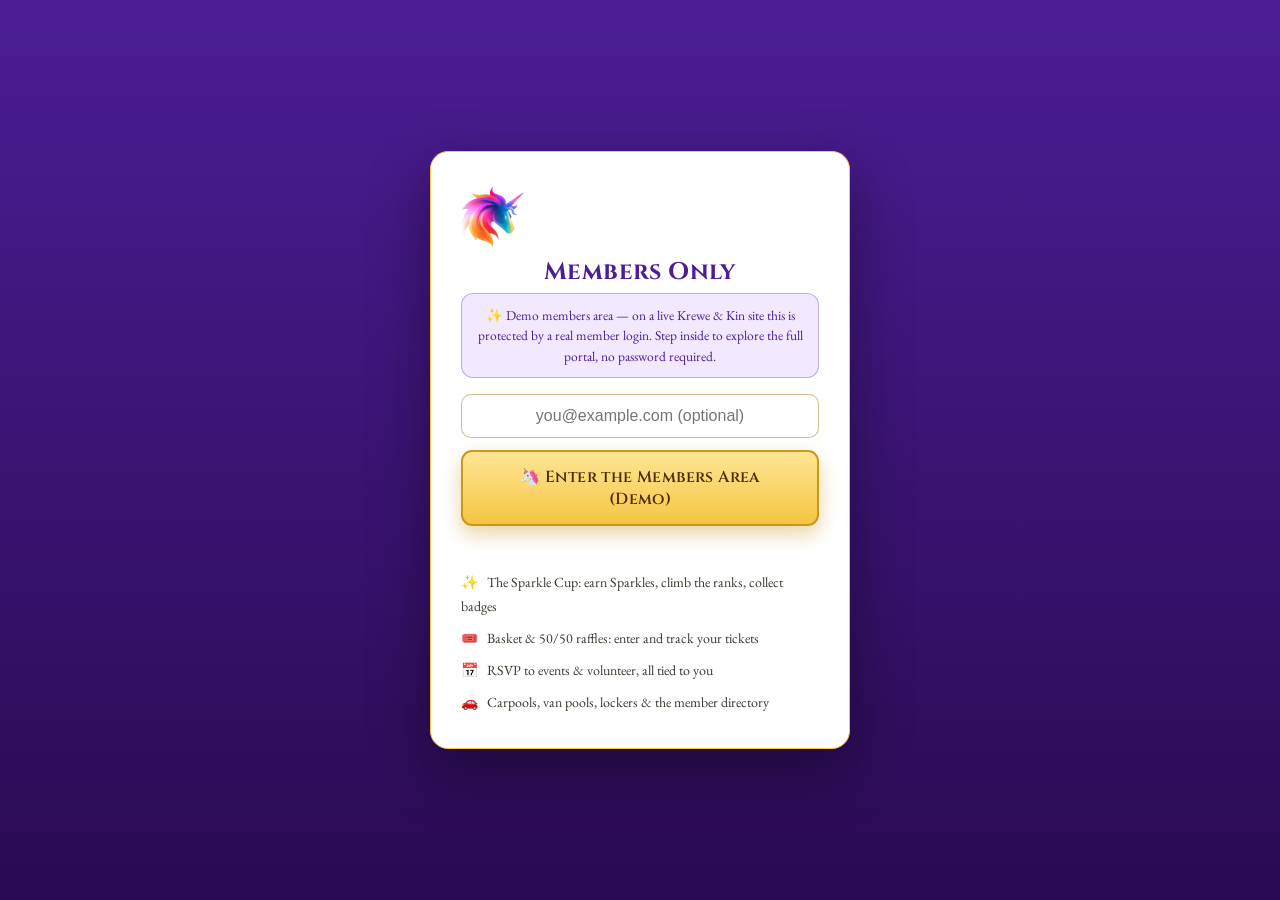
==== members.html @ e2c28b34 "Krewe of Unicorns — Krewe & Kin demo website Standalone copy of the unicorn-themed demo: public page" ====
<!DOCTYPE html>
<html lang="en">
<head>
<meta charset="UTF-8" />
<meta name="viewport" content="width=device-width, initial-scale=1.0" />
<link rel="icon" type="image/png" href="assets/img/logo-unicorn.png" />
<title>Krewe of Unicorns · Members Only</title>
<meta name="description" content="Members-only coordination tools for the Krewe of Unicorns: locker rentals, carpools, van pools, and the member directory. (Demo)" />
<meta name="robots" content="noindex" />
<link rel="preconnect" href="https://fonts.googleapis.com">
<link rel="preconnect" href="https://fonts.gstatic.com" crossorigin>
<link href="https://fonts.googleapis.com/css2?family=Cinzel:wght@500;600;700&family=Cormorant+Garamond:ital,wght@0,500;0,600;1,500;1,600&family=EB+Garamond:ital@0;1&display=swap" rel="stylesheet">
<link rel="stylesheet" href="assets/krewe.css" />
<style>
  .gate{ position:fixed; inset:0; z-index:9999; display:flex; align-items:center; justify-content:center;
    background:linear-gradient(180deg,var(--green-800),var(--green-900)); padding:24px; }
  .gate-card{ background:#fff; border-radius:18px; padding:34px 30px; max-width:420px; width:100%; text-align:center;
    box-shadow:0 20px 60px rgba(0,0,0,.4); border:1px solid var(--gold); }
  .gate-card img{ width:64px; height:auto; margin-bottom:10px; }
  .gate-card h1{ font-family:var(--display); color:var(--green-800); font-size:24px; margin:0 0 6px; }
  .gate-card p{ color:var(--muted); font-size:15px; margin:0 0 18px; }
  .gate-card input{ width:100%; padding:12px 14px; border:1px solid rgba(168,128,28,.5); border-radius:10px; font-size:16px; text-align:center; }
  .gate-card .err{ color:#a12; font-size:14px; min-height:18px; margin-top:8px; }
  .demo-note{ background:#f3e9ff; border:1px solid rgba(76,29,149,.3); color:#4c1d95; border-radius:12px; padding:11px 14px; font-size:13.5px; line-height:1.5; margin:0 0 16px; }
  .demo-banner{ background:linear-gradient(90deg,#f3e9ff,#fff6e9); border:1px solid rgba(76,29,149,.28); color:#4c1d95;
    border-radius:14px; padding:12px 16px; font-size:14.5px; line-height:1.5; margin:0 0 18px; text-align:center; }
  .member-grid{ display:grid; gap:26px; }
  .app-card{ background:#fff; border:1px solid rgba(168,128,28,.28); border-radius:18px; box-shadow:var(--shadow-sm); overflow:hidden; }
  .app-card > .app-head{ background:linear-gradient(180deg,var(--green-700),var(--green-800)); color:#fff; padding:18px 22px; display:flex; align-items:center; gap:12px; }
  .app-head .ic{ font-size:26px; } .app-head h2{ margin:0; font-family:var(--display); font-size:21px; }
  .app-head small{ display:block; font-family:var(--fancy); font-style:italic; color:var(--gold-light); font-size:14px; }
  .app-body{ padding:20px 22px; }
  .krewe-form .row{ display:grid; grid-template-columns:1fr 1fr; gap:12px; }
  .data-list{ list-style:none; padding:0; margin:14px 0 0; display:grid; gap:10px; }
  .data-row{ border:1px solid rgba(168,128,28,.25); border-radius:12px; padding:12px 14px; background:#fbf7ec; font-size:15px; }
  .data-row b{ color:var(--green-800); }
  .badge{ display:inline-block; font-size:12px; font-weight:700; padding:2px 9px; border-radius:999px; text-transform:uppercase; letter-spacing:.5px; }
  .badge.requested{ background:#f0e2bd; color:#7a5b00; }
  .badge.assigned{ background:#e9d8fd; color:#5b21b6; }
  .badge.paid{ background:#ddd6fe; color:#4c1d95; }
  .badge.available{ background:#e6e6e6; color:#444; }
  .seg{ display:inline-flex; border:1px solid var(--green-700); border-radius:10px; overflow:hidden; margin-bottom:8px; }
  .seg button{ border:0; background:#fff; color:var(--green-800); padding:8px 16px; font-family:var(--display); cursor:pointer; }
  .seg button.on{ background:var(--green-700); color:#fff; }
  .van-card{ border:1px solid rgba(168,128,28,.3); border-radius:14px; padding:16px; margin-top:12px; background:#fbf7ec; }
  .van-card .seats{ font-family:var(--display); color:var(--green-800); font-weight:700; }
  .mini-form{ display:grid; grid-template-columns:1fr 1fr auto; gap:8px; margin-top:10px; }
  .mini-form input{ padding:9px 11px; border:1px solid rgba(168,128,28,.5); border-radius:9px; font-size:14px; }
  .mini-form button{ white-space:nowrap; }
  .dir-grid{ display:grid; grid-template-columns:repeat(auto-fill,minmax(180px,1fr)); gap:10px; margin-top:14px; }
  .dir-card{ border:1px solid rgba(168,128,28,.25); border-radius:12px; padding:12px 14px; background:#fbf7ec; }
  .dir-card .nm{ font-family:var(--display); color:var(--green-800); font-size:16px; }
  .dir-card .rl{ font-size:13px; color:var(--muted); text-transform:capitalize; }
  .msg{ margin-top:10px; font-size:14px; }
  .msg.success{ color:#4c1d95; } .msg.error{ color:#a12; }
  .empty{ color:var(--muted); font-style:italic; }

  /* ---- Reports Dashboard ---- */
  .dash-card{ cursor:pointer; transition:transform .15s, box-shadow .15s; }
  .dash-card:hover{ transform:translateY(-2px); box-shadow:0 16px 38px rgba(0,0,0,.18); }
  .dash-card .app-head{ background:linear-gradient(180deg,#6d28d9,var(--green-900)); }
  .dash-card .dash-go{ margin-left:auto; font-family:var(--display); color:var(--gold-light); font-size:15px; white-space:nowrap; }
  .dash-body p{ margin:0 0 14px; color:#3a3a2e; }
  .dash-chips{ display:flex; flex-wrap:wrap; gap:8px; }
  .dash-chips span{ background:#f0e8d2; border:1px solid rgba(168,128,28,.3); color:var(--green-800); border-radius:999px; padding:5px 13px; font-size:14px; font-family:var(--display); }
  .dash-chip-link{ background:#f0e8d2; border:1px solid rgba(168,128,28,.3); color:var(--green-800); border-radius:999px; padding:5px 13px; font-size:14px; font-family:var(--display); text-decoration:none; display:inline-block; transition:background .15s,border-color .15s; }
  .dash-chip-link:hover{ background:#e8ddc0; border-color:var(--green-700); color:var(--green-800); }

  .modal-overlay{ position:fixed; inset:0; z-index:10000; background:rgba(24,14,46,.74); display:none; align-items:flex-start; justify-content:center; padding:24px 14px; overflow-y:auto; }
  .modal-overlay.open{ display:flex; }
  .modal-card{ background:#fbf7ec; width:100%; max-width:920px; border-radius:18px; border:1px solid var(--gold); box-shadow:0 30px 80px rgba(0,0,0,.5); overflow:hidden; margin:auto; }
  .modal-head{ background:linear-gradient(180deg,var(--green-700),var(--green-800)); color:#fff; padding:16px 22px; display:flex; align-items:center; gap:12px; position:sticky; top:0; z-index:2; }
  .modal-head h2{ margin:0; font-family:var(--display); font-size:21px; }
  .modal-x{ margin-left:auto; background:rgba(255,255,255,.16); border:0; color:#fff; width:34px; height:34px; border-radius:9px; font-size:16px; cursor:pointer; }
  .modal-x:hover{ background:rgba(255,255,255,.3); }
  .modal-body{ padding:20px 22px 28px; }
  .rpt-cat{ font-family:var(--display); color:var(--green-800); font-size:15px; letter-spacing:.6px; text-transform:uppercase; margin:20px 0 10px; border-bottom:1px solid rgba(168,128,28,.3); padding-bottom:6px; }
  .rpt-cat:first-child{ margin-top:0; }
  .rpt-grid{ display:grid; grid-template-columns:repeat(auto-fill,minmax(220px,1fr)); gap:12px; }
  .rpt-card{ text-align:left; background:#fff; border:1px solid rgba(168,128,28,.28); border-radius:12px; padding:14px 15px; cursor:pointer; transition:transform .12s, box-shadow .12s; }
  .rpt-card:hover{ transform:translateY(-2px); box-shadow:0 10px 24px rgba(0,0,0,.12); }
  .rpt-card .t{ font-family:var(--display); color:var(--green-800); font-size:16px; display:flex; align-items:center; gap:7px; }
  .rpt-card .d{ font-size:13px; color:var(--muted); margin-top:4px; line-height:1.4; }
  .rpt-card .lock{ font-size:11px; font-weight:700; text-transform:uppercase; letter-spacing:.5px; color:#7a5b00; background:#f0e2bd; border-radius:999px; padding:2px 9px; display:inline-block; margin-top:9px; }
  .rpt-back{ background:none; border:0; color:var(--green-700); font-family:var(--display); font-size:15px; cursor:pointer; padding:0; margin-bottom:10px; }
  .rpt-back:hover{ text-decoration:underline; }
  #reportTitle{ font-family:var(--display); color:var(--green-800); margin:0 0 14px; font-size:22px; }
  .stat-row{ display:flex; flex-wrap:wrap; gap:12px; margin:0 0 16px; }
  .stat{ flex:1 1 120px; background:#fff; border:1px solid rgba(168,128,28,.25); border-radius:12px; padding:14px; text-align:center; }
  .stat .num{ font-family:var(--display); color:var(--green-800); font-size:26px; line-height:1.1; }
  .stat .lab{ font-size:13px; color:var(--muted); margin-top:4px; }
  .rpt-tablewrap{ overflow-x:auto; }
  .rpt-table{ width:100%; border-collapse:collapse; font-size:14px; background:#fff; border-radius:10px; overflow:hidden; }
  .rpt-table th{ background:var(--green-700); color:#fff; text-align:left; padding:9px 11px; font-family:var(--display); font-weight:600; white-space:nowrap; }
  .rpt-table td{ padding:8px 11px; border-top:1px solid rgba(168,128,28,.18); }
  .rpt-table tr:nth-child(even) td{ background:#fbf7ec; }
  .rpt-note{ font-size:14px; color:var(--muted); margin-top:14px; }
  .rpt-secure{ background:#fff; border:1px solid rgba(168,128,28,.3); border-left:4px solid var(--gold); border-radius:12px; padding:18px 20px; }
  .rpt-secure h4{ margin:0 0 8px; color:var(--green-800); font-family:var(--display); font-size:18px; }
  .rpt-secure p{ margin:0 0 8px; }

  /* ---- Parade Ready ---- */
  .pr-pill{font-family:var(--display);font-size:16px;letter-spacing:.4px;background:rgba(76,29,149,.08);border:1px solid rgba(76,29,149,.25);color:var(--green-800);border-radius:12px;padding:10px 14px;margin:0 0 12px;}
  .pr-pill.ok{background:var(--green-800);color:#f6efdc;border-color:var(--green-800);}
  .pr-gate{padding:5px 2px;font-size:15.5px;}
  .pr-gate small{color:var(--muted);font-size:13.5px;}
  .pr-waiver{background:#fffdf4;border:1px dashed rgba(168,128,28,.5);border-radius:12px;padding:12px 14px;margin-top:10px;}
  .pr-hrs{font-size:15px;margin:0 0 6px;}
  .rpt-btn{font:inherit;font-size:13.5px;padding:5px 12px;border-radius:14px;border:1px solid rgba(168,128,28,.5);background:#fff;cursor:pointer;}
  .rpt-btn.ok{background:var(--green-800);color:#f6efdc;border-color:var(--green-800);}
  .rpt-btn:hover{opacity:.85;}

  /* ---- The Sparkle Cup (gamification) ---- */
  .game-head .app-head{ background:linear-gradient(180deg,#b8860b,#6f5300); }
  .game-tabs{ display:inline-flex; flex-wrap:wrap; border:1px solid var(--green-700); border-radius:10px; overflow:hidden; margin-bottom:16px; }
  .game-tabs button{ border:0; background:#fff; color:var(--green-800); padding:9px 18px; font-family:var(--display); cursor:pointer; }
  .game-tabs button.on{ background:var(--green-700); color:#fff; }
  .lb-table .medal{ font-size:18px; white-space:nowrap; }
  .rank-pill{ display:inline-flex; align-items:center; gap:6px; background:#f0e8d2; border:1px solid rgba(168,128,28,.4); color:var(--green-800); border-radius:999px; padding:3px 12px; font-family:var(--display); font-size:14px; white-space:nowrap; }
  .badge-gallery{ display:grid; grid-template-columns:repeat(auto-fill,minmax(150px,1fr)); gap:10px; margin-top:8px; }
  .badge-chip{ border:1px solid rgba(168,128,28,.3); border-radius:12px; padding:12px; background:#fff; text-align:center; }
  .badge-chip .ic{ font-size:30px; line-height:1; }
  .badge-chip .nm{ font-family:var(--display); color:var(--green-800); font-size:14px; margin-top:6px; }
  .badge-chip .ds{ font-size:12px; color:var(--muted); margin-top:3px; line-height:1.35; }
  .prog{ background:#e7e0c8; border-radius:999px; height:14px; overflow:hidden; margin:8px 0; }
  .prog > i{ display:block; height:100%; background:linear-gradient(90deg,#7c3aed,#4c1d95); }
  .pt-table td:last-child{ text-align:right; font-family:var(--display); color:var(--green-800); white-space:nowrap; }
  .find-card{ background:#fff; border:1px solid var(--gold); border-radius:16px; padding:20px; margin-top:14px; box-shadow:var(--shadow-sm); }
  .find-card .big{ font-family:var(--display); color:var(--green-800); font-size:40px; line-height:1; }

  /* ---- Members Only: auth, tour, raffles ---- */
  .auth-card .auth-features{ margin-top:18px; text-align:left; display:grid; gap:8px; }
  .afe{ font-size:14px; color:#3a3a2e; } .afe span{ margin-right:6px; }
  .tour-grid{ display:grid; gap:12px; }
  .tour-item{ display:flex; gap:12px; align-items:flex-start; background:#fff; border:1px solid rgba(168,128,28,.25); border-radius:12px; padding:12px 14px; }
  .tour-item span{ font-size:26px; line-height:1; }
  .raffle-head .app-head{ background:linear-gradient(180deg,#7a1f5e,#3f0f30); }
  .raffle-event{ margin-bottom:22px; }

  @media (max-width:640px){ .krewe-form .row,.mini-form{ grid-template-columns:1fr; } .rpt-grid{ grid-template-columns:1fr; } .modal-body{ padding:16px; } }
</style>
</head>
<body>

  <!-- DEMO AUTH GATE -->
  <div class="gate" id="authStage">
    <div class="gate-card auth-card">
      <img src="assets/img/logo-unicorn.png" alt="Krewe of Unicorns emblem" />
      <h1>Members Only</h1>
      <div class="demo-note">✨ Demo members area — on a live Krewe &amp; Kin site this is protected by a real member login. Step inside to explore the full portal, no password required.</div>
      <form id="demoForm">
        <input id="demoEmail" type="email" placeholder="you@example.com (optional)" autocomplete="email" />
        <button class="btn btn-primary" type="submit" style="width:100%;margin-top:12px;">🦄 Enter the Members Area (Demo)</button>
        <div class="err" id="demoMsg"></div>
      </form>
      <div class="auth-features">
        <div class="afe"><span>✨</span> The Sparkle Cup: earn Sparkles, climb the ranks, collect badges</div>
        <div class="afe"><span>🎟️</span> Basket &amp; 50/50 raffles: enter and track your tickets</div>
        <div class="afe"><span>📅</span> RSVP to events &amp; volunteer, all tied to you</div>
        <div class="afe"><span>🚗</span> Carpools, van pools, lockers &amp; the member directory</div>
      </div>
    </div>
  </div>

  <nav class="krewe-nav" aria-label="Primary">
    <a class="brand" href="index.html">
      <img src="assets/img/logo-unicorn.png" alt="Krewe of Unicorns emblem" />
      <span class="name"><b>Krewe of Unicorns</b><small>Tampa Bay · Est. 2020</small></span>
    </a>
    <button class="nav-toggle" id="kreweNavToggle" aria-label="Open menu" aria-controls="kreweMenu" aria-expanded="false">
      <span class="nav-toggle-bars" aria-hidden="true"><i></i><i></i><i></i></span>
    </button>
    <div class="krewe-menu" id="kreweMenu">
      <ul class="krewe-links">
        <li><a href="index.html" data-nav="index.html">Home</a></li>
        <li class="nav-group">
          <button class="nav-group-btn" aria-haspopup="true" aria-expanded="false">Events <span class="caret"></span></button>
          <ul class="nav-dropdown">
            <li><a href="event-signup.html" data-nav="event-signup.html">Upcoming Events</a></li>
            <li><a href="parades.html" data-nav="parades.html">Parades</a></li>
            <li><a href="enchanted-ball.html" data-nav="enchanted-ball.html">Enchanted Ball</a></li>
          </ul>
        </li>
        <li class="nav-group">
          <button class="nav-group-btn" aria-haspopup="true" aria-expanded="false">About <span class="caret"></span></button>
          <ul class="nav-dropdown">
            <li><a href="learn.html" data-nav="learn.html">Unicorn Lore</a></li>
            <li><a href="krewe-history.html" data-nav="krewe-history.html">Krewe History</a></li>
            <li><a href="poetry.html" data-nav="poetry.html">Krewe Creativity</a></li>
          </ul>
        </li>
        <li class="nav-group">
          <button class="nav-group-btn" aria-haspopup="true" aria-expanded="false">Media <span class="caret"></span></button>
          <ul class="nav-dropdown">
            <li><a href="gallery.html" data-nav="gallery.html">Photo Gallery</a></li>
            <li><a href="videos.html" data-nav="videos.html">Videos</a></li>
            <li><a href="share.html" data-nav="share.html">Share Yours</a></li>
          </ul>
        </li>
        <li class="nav-group">
          <button class="nav-group-btn" aria-haspopup="true" aria-expanded="false">Get Involved <span class="caret"></span></button>
          <ul class="nav-dropdown">
            <li><a href="volunteer.html" data-nav="volunteer.html">Volunteer</a></li>
            <li><a href="store.html" data-nav="store.html">Shop</a></li>
            <li><a href="members.html" data-nav="members.html">Members Area</a></li>
          </ul>
        </li>
      </ul>
      <a class="nav-cta" href="membership-application.html" data-nav="membership-application.html">🦄 Join</a>
    </div>
  </nav>

  <header class="page-head">
    <div class="ph-bg" style="background-image:url('assets/img/photos/parade-24.jpg')"></div>
    <p class="eyebrow">For the Herd</p>
    <h1>Members Only</h1>
    <p class="sub">Coordinate lockers, carpools, van pools, and find your fellow unicorns.</p>
  </header>

  <main class="wrap" id="memberContent" style="display:none;">
    <div class="demo-banner">✨ <b>Demo members area.</b> Everything below is populated with sample data and runs entirely in your browser — nothing is sent anywhere. On a live Krewe &amp; Kin site this portal is protected by a real member login.</div>
    <div id="memberBar" style="display:flex;align-items:center;justify-content:flex-end;gap:12px;padding:6px 2px 10px;">
      <span id="memberWho" style="font-family:var(--display,serif);color:var(--green-800,#4c1d95);font-size:15px;"></span>
      <button type="button" onclick="if(window.kosSignOut)window.kosSignOut()"
              style="cursor:pointer;border:1px solid rgba(168,128,28,.5);background:transparent;color:var(--green-800,#4c1d95);border-radius:999px;padding:6px 14px;font-size:14px;font-weight:600;">Sign out</button>
    </div>
    <div class="member-grid">

      <!-- PARADE READY -->
      <section class="app-card" id="prCard">
        <div class="app-head"><span class="ic">🎗️</span><div><h2>Parade Ready</h2><small>Dues, waiver &amp; meeting: your wristband eligibility</small></div></div>
        <div class="app-body">
          <div id="prStatus"><p class="empty">Loading your status…</p></div>
          <h4 style="font-family:var(--display);color:var(--green-800);margin:16px 0 8px;">Volunteer hours</h4>
          <div id="prHours"></div>
          <form id="vhForm" class="krewe-form" style="margin-top:10px;">
            <div class="row">
              <div><label for="vhActivity">Activity</label><input id="vhActivity" required placeholder="e.g. Children's hospital toy drive" /></div>
              <div><label for="vhHours">Hours</label><input id="vhHours" type="number" min="0.5" max="24" step="0.5" required /></div>
            </div>
            <label for="vhDate">Date</label>
            <input id="vhDate" type="date" />
            <button class="btn btn-primary" type="submit">🦄 Log volunteer hours</button>
            <div class="msg" id="vhMsg"></div>
          </form>
        </div>
      </section>

      <!-- THE SPARKLE CUP (gamified participation) -->
      <section class="app-card dash-card game-head" role="button" tabindex="0"
               onclick="openGame()" onkeydown="if(event.key==='Enter'||event.key===' '){event.preventDefault();openGame();}">
        <div class="app-head">
          <span class="ic">✨</span>
          <div><h2>The Sparkle Cup</h2><small>Earn Sparkles for showing up &amp; pitching in, and climb the ranks!</small></div>
          <span class="dash-go">Play →</span>
        </div>
        <div class="app-body dash-body">
          <p>Our friendly participation game. Every event you attend and every shift you volunteer earns
             <b>Sparkles ✨</b> that build your <b>rank</b> and unlock <b>badges</b>. See who's leading the
             season, learn how to earn, and look up your own standing.</p>
          <div class="dash-chips">
            <span>🏆 Leaderboard</span><span>🌱 → 👑 Ranks</span><span>🎖️ Badges</span>
            <span>🤝 Volunteer bonuses</span><span>🔎 Your Sparkles</span>
          </div>
        </div>
      </section>

      <!-- RAFFLES -->
      <section class="app-card dash-card raffle-head" role="button" tabindex="0"
               onclick="openRaffles()" onkeydown="if(event.key==='Enter'||event.key===' '){event.preventDefault();openRaffles();}">
        <div class="app-head"><span class="ic">🎟️</span>
          <div><h2>Raffles</h2><small>Basket raffles &amp; the 50/50: enter and track your tickets</small></div>
          <span class="dash-go">Open →</span></div>
        <div class="app-body dash-body">
          <p>Try your luck and support the Krewe. Drop tickets in the baskets you love, or buy into the 50/50 pot. Every entry is tied to your account.</p>
          <div class="dash-chips"><span>🧺 Basket raffles</span><span>💰 50/50</span><span>🎫 My tickets</span></div>
        </div>
      </section>

      <!-- REPORTS DASHBOARD -->
      <section class="app-card dash-card" id="dashCard" role="button" tabindex="0"
               onclick="openReports()" onkeydown="if(event.key==='Enter'||event.key===' '){event.preventDefault();openReports();}">
        <div class="app-head">
          <span class="ic">📊</span>
          <div><h2>Reports Dashboard</h2><small>Coordination reports drawn from the krewe's data</small></div>
          <span class="dash-go">Open →</span>
        </div>
        <div class="app-body dash-body">
          <p>One place for every coordination report the website's data can produce: event headcounts and
             volunteer coverage, membership and dues summaries, locker, carpool and van‑pool logistics, and a
             content inventory. Tap a report to run it against the sample data.</p>
          <div class="dash-chips">
            <span>📅 Events &amp; Attendance</span><span>👥 Membership</span><span>💜 Dues</span>
            <span>🚐 Logistics</span><span>📚 Content</span>
          </div>
        </div>
      </section>

      <!-- SHARE CONTENT -->
      <section class="app-card dash-card" role="button" tabindex="0"
               onclick="location.href='share.html'" onkeydown="if(event.key==='Enter'||event.key===' '){event.preventDefault();location.href='share.html';}">
        <div class="app-head">
          <span class="ic">🦄</span>
          <div><h2>Share Content</h2><small>Post videos, photos, artwork, poems, stories, essays &amp; recipes</small></div>
          <span class="dash-go">Open →</span>
        </div>
        <div class="app-body dash-body">
          <p>Share your work with the whole Krewe. Upload an MP4 video or photos, add a piece of artwork, or
             publish a poem, short story, essay, or recipe. Everything you submit is reviewed before it appears
             on the public pages.</p>
          <div class="dash-chips" onclick="event.stopPropagation()">
              <a href="share.html?type=video" class="dash-chip-link">🎬 Videos</a>
              <a href="share.html?type=photo" class="dash-chip-link">📷 Gallery photos</a>
              <a href="share.html?type=art" class="dash-chip-link">🎨 Artwork</a>
              <a href="share.html?type=poem" class="dash-chip-link">✍️ Poems</a>
              <a href="share.html?type=story" class="dash-chip-link">📖 Stories &amp; essays</a>
              <a href="share.html?type=recipe" class="dash-chip-link">🍲 Recipes</a>
            </div>
        </div>
      </section>

      <!-- LOCKERS -->
      <section class="app-card">
        <div class="app-head"><span class="ic">🔑</span><div><h2>Locker Rentals</h2><small>Request and track your krewe locker</small></div></div>
        <div class="app-body">
          <form id="lockerForm" class="krewe-form">
            <div class="row">
              <div><label for="lkName">Your name</label><input id="lkName" required /></div>
              <div><label for="lkEmail">Email</label><input id="lkEmail" type="email" /></div>
            </div>
            <label for="lkSize">Locker size</label>
            <select id="lkSize"><option value="small">Small</option><option value="medium" selected>Medium</option><option value="large">Large</option></select>
            <label for="lkNotes">Notes (optional)</label>
            <input id="lkNotes" placeholder="e.g. prefer near the entrance" />
            <button class="btn btn-primary" type="submit">🦄 Request a locker</button>
            <div class="msg" id="lkMsg"></div>
          </form>
          <ul class="data-list" id="lockerList"><li class="empty">Loading lockers…</li></ul>
        </div>
      </section>

      <!-- CARPOOLS -->
      <section class="app-card">
        <div class="app-head"><span class="ic">🚗</span><div><h2>Carpools</h2><small>Offer a ride or ask for one</small></div></div>
        <div class="app-body">
          <div class="seg" role="tablist">
            <button type="button" id="segOffer" class="on" onclick="setCarKind('offer')">I can drive</button>
            <button type="button" id="segRequest" onclick="setCarKind('request')">I need a ride</button>
          </div>
          <form id="carForm" class="krewe-form">
            <div class="row">
              <div><label for="cpName">Your name</label><input id="cpName" required /></div>
              <div><label for="cpEmail">Email</label><input id="cpEmail" type="email" /></div>
            </div>
            <div class="row">
              <div><label for="cpEvent">For which event?</label><input id="cpEvent" placeholder="e.g. Krewe Picnic" /></div>
              <div><label for="cpPickup">Pickup area</label><input id="cpPickup" placeholder="e.g. South Tampa" /></div>
            </div>
            <div class="row">
              <div id="cpSeatsWrap"><label for="cpSeats">Seats available</label><input id="cpSeats" type="number" min="0" max="20" value="3" /></div>
              <div><label for="cpPhone">Phone (optional)</label><input id="cpPhone" /></div>
            </div>
            <label for="cpNotes">Notes (optional)</label>
            <input id="cpNotes" placeholder="e.g. leaving at 9am sharp" />
            <button class="btn btn-primary" type="submit">🦄 Post to the board</button>
            <div class="msg" id="cpMsg"></div>
          </form>
          <h3 style="margin:18px 0 0;color:var(--green-800);font-family:var(--display);">🚙 Drivers offering rides</h3>
          <ul class="data-list" id="offerList"><li class="empty">Loading…</li></ul>
          <h3 style="margin:18px 0 0;color:var(--green-800);font-family:var(--display);">🙋 Looking for a ride</h3>
          <ul class="data-list" id="requestList"><li class="empty">Loading…</li></ul>
        </div>
      </section>

      <!-- VAN POOLS -->
      <section class="app-card">
        <div class="app-head"><span class="ic">🚐</span><div><h2>Van Pools</h2><small>Reserve a seat on a krewe van</small></div></div>
        <div class="app-body">
          <div id="vanList"><p class="empty">Loading van pools…</p></div>
        </div>
      </section>

      <!-- DIRECTORY -->
      <section class="app-card">
        <div class="app-head"><span class="ic">👥</span><div><h2>Member Directory</h2><small>Active krewe members</small></div></div>
        <div class="app-body">
          <input id="dirSearch" class="krewe-form" placeholder="Search by name…" style="width:100%;padding:11px 13px;border:1px solid rgba(168,128,28,.5);border-radius:10px;" oninput="renderDir()" />
          <div class="dir-grid" id="dirGrid"><p class="empty">Loading directory…</p></div>
          <p style="font-size:13px;color:var(--muted);margin-top:12px;">Contact details are kept private. Reach members through a krewe officer or <a href="mailto:hello@kreweofunicorns.example">email the Krewe</a>.</p>
        </div>
      </section>

    </div>
  </main>

  <!-- RAFFLES MODAL -->
  <div class="modal-overlay" id="raffleModal" aria-hidden="true" onclick="if(event.target===this) closeRaffles()">
    <div class="modal-card">
      <div class="modal-head"><span class="ic" style="font-size:24px;">🎟️</span><h2>Raffles</h2>
        <button class="modal-x" type="button" onclick="closeRaffles()" aria-label="Close">✕</button></div>
      <div class="modal-body"><div id="raffleBody"></div></div>
    </div>
  </div>

  <!-- WELCOME TOUR -->
  <div class="modal-overlay" id="tourOverlay" aria-hidden="true">
    <div class="modal-card" style="max-width:680px;">
      <div class="modal-head"><span class="ic" style="font-size:24px;">✨</span><h2>Welcome to Members Only</h2></div>
      <div class="modal-body">
        <p style="margin:0 0 14px;color:#3a3a2e;">You're wired in! Everything here is tied to your account, so your activity counts toward the Sparkle Cup.</p>
        <div class="tour-grid">
          <div class="tour-item"><span>✨</span><div><b>The Sparkle Cup</b><br>Earn Sparkles for attending and volunteering. See standings and your own rank &amp; badges.</div></div>
          <div class="tour-item"><span>🎟️</span><div><b>Raffles</b><br>Enter basket raffles and the 50/50; your tickets are tracked to you.</div></div>
          <div class="tour-item"><span>📅</span><div><b>Events &amp; RSVPs</b><br>RSVP and volunteer; officers mark attendance, which awards your Sparkles.</div></div>
          <div class="tour-item"><span>🚗</span><div><b>Coordinate</b><br>Carpools, van pools, lockers, and the member directory.</div></div>
          <div class="tour-item"><span>📊</span><div><b>Reports &amp; Share</b><br>Krewe coordination reports, plus share photos, videos, poems &amp; recipes.</div></div>
        </div>
        <div style="text-align:center;margin-top:18px;"><button class="btn btn-primary" onclick="kosCloseTour()">🦄 Let's go</button></div>
      </div>
    </div>
  </div>

  <!-- THE SPARKLE CUP MODAL -->
  <div class="modal-overlay" id="gameModal" aria-hidden="true"
       onclick="if(event.target===this) closeGame()">
    <div class="modal-card" role="dialog" aria-modal="true" aria-label="The Sparkle Cup">
      <div class="modal-head">
        <span class="ic" style="font-size:24px;">✨</span>
        <h2>The Sparkle Cup</h2>
        <button class="modal-x" type="button" onclick="closeGame()" aria-label="Close the game">✕</button>
      </div>
      <div class="modal-body">
        <div class="game-tabs" role="tablist">
          <button id="gt-standings" class="on" type="button" onclick="gameTab('standings')">🏆 Standings</button>
          <button id="gt-howto" type="button" onclick="gameTab('howto')">📖 How to Play</button>
          <button id="gt-find" type="button" onclick="gameTab('find')">🔎 Find My Sparkles</button>
        </div>
        <div id="gameBody"></div>
      </div>
    </div>
  </div>

  <!-- REPORTS DASHBOARD MODAL -->
  <div class="modal-overlay" id="reportsModal" aria-hidden="true"
       onclick="if(event.target===this) closeReports()">
    <div class="modal-card" role="dialog" aria-modal="true" aria-label="Member Reports Dashboard">
      <div class="modal-head">
        <span class="ic" style="font-size:24px;">📊</span>
        <h2>Member Reports Dashboard</h2>
        <button class="modal-x" type="button" onclick="closeReports()" aria-label="Close dashboard">✕</button>
      </div>
      <div class="modal-body">
        <div id="reportGrid"></div>
        <div id="reportView" style="display:none;">
          <button class="rpt-back" type="button" onclick="showReportGrid()">← All reports</button>
          <h3 id="reportTitle"></h3>
          <div id="reportBody"></div>
        </div>
      </div>
    </div>
  </div>

  <footer class="krewe-foot">
    <img class="fimg" src="assets/img/logo-unicorn.png" alt="" />
    <div class="fname">Krewe of Unicorns</div>
    <div class="flinks">
<a href="index.html">Home</a>
<a href="event-signup.html">Events</a>
<a href="parades.html">Parades</a>
<a href="enchanted-ball.html">Enchanted Ball</a>
<a href="learn.html">Lore</a>
<a href="krewe-history.html">History</a>
<a href="poetry.html">Krewe Creativity</a>
<a href="gallery.html">Gallery</a>
<a href="videos.html">Videos</a>
<a href="volunteer.html">Volunteer</a>
<a href="store.html">Shop</a>
<a href="membership-application.html">Join</a>
<a href="members.html">Members</a>
</div>
    <div class="slainte">Sparkle on! 🦄🌈 Tampa Bay, Florida</div>
    <div class="fine">© Krewe of Unicorns. A Krewe &amp; Kin demo site · celebrating magic all year round.</div>
  </footer>

  <!-- MUSIC PLAYER -->
  <div class="krewe-music" id="krewePlayer">
    <audio id="kreweAudio" src="assets/audio/krewe-theme.wav" loop preload="none"></audio>
    <button id="kreweMusicBtn" aria-label="Play background music" aria-pressed="false" title="Play our krewe tune">
      <span class="bars"><i></i><i></i><i></i><i></i></span>
    </button>
    <span class="label" id="kreweMusicLabel">Tap for a tune 🦄</span>
  </div>
  <script src="assets/krewe.js" defer></script>

  <!-- ============== SELF-CONTAINED DEMO (no network, baked-in sample data) ============== -->
  <script>
  /* This members portal is a fully self-contained demo. There are no server calls of any
     kind: every section is populated from the sample data below, and every "save" shows a
     friendly in-page confirmation instead of posting anywhere. */

  const esc = (s)=> (s??"").toString().replace(/[&<>"']/g,c=>({'&':'&amp;','<':'&lt;','>':'&gt;','"':'&quot;',"'":"&#39;"}[c]));
  const show = (el,t,k)=>{ const m=document.getElementById(el); if(m){ m.textContent=t; m.className="msg "+(k||""); } };
  const DEMO_SAVE = "✨ Thanks! This is a demo site, so nothing was actually submitted — but on a live Krewe & Kin site this would be saved instantly.";
  const SEASON = new Date().getFullYear();
  const WINNER_POOL = ["Luna Sparklemane","Star Rainbowdash","Pearl Moonhoof","Ruby Glimmerhoof","Aurora Prism","Comet Silvermane","Willow Stardust","Ivy Shimmertail"];
  const pickWinner = ()=> WINNER_POOL[Math.floor(Math.random()*WINNER_POOL.length)];

  /* ============================ SAMPLE DATA ============================ */
  const MEMBERS = [
    { first_name:"Luna",   last_name:"Sparklemane",  member_role:"captain",             membership_status:"active",   email:"luna@example.com",   phone:"(813) 555-0142", new_this_year:false },
    { first_name:"Star",   last_name:"Rainbowdash",  member_role:"officer",             membership_status:"active",   email:"star@example.com",   phone:"(813) 555-0173", new_this_year:false },
    { first_name:"Pearl",  last_name:"Moonhoof",     member_role:"treasurer",           membership_status:"active",   email:"pearl@example.com",  phone:"(813) 555-0188", new_this_year:false },
    { first_name:"Ruby",   last_name:"Glimmerhoof",  member_role:"social coordinator",  membership_status:"active",   email:"ruby@example.com",   phone:"(813) 555-0119", new_this_year:false },
    { first_name:"Aurora", last_name:"Prism",        member_role:"parade marshal",      membership_status:"active",   email:"aurora@example.com", phone:"(813) 555-0154", new_this_year:false },
    { first_name:"Comet",  last_name:"Silvermane",   member_role:"membership chair",    membership_status:"active",   email:"comet@example.com",  phone:"(813) 555-0167", new_this_year:false },
    { first_name:"Jasper", last_name:"Twinklehoof",  member_role:"officer",             membership_status:"active",   email:"jasper@example.com", phone:"(813) 555-0102", new_this_year:false },
    { first_name:"Willow", last_name:"Stardust",     member_role:"member",              membership_status:"active",   email:"willow@example.com", phone:"(813) 555-0126", new_this_year:true  },
    { first_name:"Sage",   last_name:"Cloudleaper",  member_role:"member",              membership_status:"active",   email:"sage@example.com",   phone:"(813) 555-0131", new_this_year:true  },
    { first_name:"Dahlia", last_name:"Moonbeam",     member_role:"member",              membership_status:"active",   email:"dahlia@example.com", phone:"(813) 555-0148", new_this_year:false },
    { first_name:"Ivy",    last_name:"Shimmertail",  member_role:"member",              membership_status:"active",   email:"ivy@example.com",    phone:"(813) 555-0159", new_this_year:true  },
    { first_name:"Coral",  last_name:"Dewdrop",      member_role:"member",              membership_status:"active",   email:"coral@example.com",  phone:"(813) 555-0177", new_this_year:false },
    { first_name:"Nova",   last_name:"Brighthoof",   member_role:"member",              membership_status:"prospect", email:"nova@example.com",   phone:"(813) 555-0190", new_this_year:true  },
    { first_name:"Basil",  last_name:"Meadowlight",  member_role:"member",              membership_status:"prospect", email:"basil@example.com",  phone:"(813) 555-0183", new_this_year:true  },
  ];

  const PARADE_READY = [
    { member_id:"me", first_name:"Luna",   last_name:"Sparklemane", dues_paid:true,  waiver_signed:false, meeting_attended:true,  membership_status:"active", hours_approved:8,  hours_logged:10 },
    { member_id:"m2", first_name:"Star",   last_name:"Rainbowdash", dues_paid:true,  waiver_signed:true,  meeting_attended:true,  membership_status:"active", hours_approved:14, hours_logged:14 },
    { member_id:"m3", first_name:"Pearl",  last_name:"Moonhoof",    dues_paid:true,  waiver_signed:true,  meeting_attended:true,  membership_status:"active", hours_approved:12, hours_logged:12 },
    { member_id:"m4", first_name:"Ruby",   last_name:"Glimmerhoof", dues_paid:true,  waiver_signed:true,  meeting_attended:false, membership_status:"active", hours_approved:6,  hours_logged:9  },
    { member_id:"m5", first_name:"Aurora", last_name:"Prism",       dues_paid:true,  waiver_signed:false, meeting_attended:true,  membership_status:"active", hours_approved:10, hours_logged:10 },
    { member_id:"m6", first_name:"Comet",  last_name:"Silvermane",  dues_paid:false, waiver_signed:true,  meeting_attended:true,  membership_status:"active", hours_approved:4,  hours_logged:4  },
    { member_id:"m7", first_name:"Willow", last_name:"Stardust",    dues_paid:false, waiver_signed:false, meeting_attended:false, membership_status:"active", hours_approved:0,  hours_logged:2  },
    { member_id:"m8", first_name:"Sage",   last_name:"Cloudleaper", dues_paid:true,  waiver_signed:true,  meeting_attended:true,  membership_status:"active", hours_approved:12, hours_logged:13 },
    { member_id:"m9", first_name:"Dahlia", last_name:"Moonbeam",    dues_paid:true,  waiver_signed:true,  meeting_attended:false, membership_status:"active", hours_approved:7,  hours_logged:7  },
    { member_id:"m10",first_name:"Ivy",    last_name:"Shimmertail", dues_paid:false, waiver_signed:false, meeting_attended:true,  membership_status:"active", hours_approved:3,  hours_logged:5  },
  ];

  let VOLUNTEER_HOURS = [
    { id:"vh1", member_id:"m2", activity:"Rainbow Run water station", hours:4, worked_on:"2026-06-14", approved:true  },
    { id:"vh2", member_id:"m3", activity:"Glitter & Give sorting shift", hours:3, worked_on:"2026-06-20", approved:true  },
    { id:"vh3", member_id:"me", activity:"Children's hospital toy drive", hours:2, worked_on:"2026-07-05", approved:false },
    { id:"vh4", member_id:"m4", activity:"Costume workshop setup", hours:3, worked_on:"2026-07-10", approved:false },
    { id:"vh5", member_id:"m8", activity:"Food bank packing shift", hours:5, worked_on:"2026-07-12", approved:true  },
  ];

  let MEETINGS = [
    { id:"mt1", name:"Season Kickoff Briefing", start_time:"2026-08-05T19:00:00", is_mandatory:true  },
    { id:"mt2", name:"Costume & Cape Workshop", start_time:"2026-08-19T18:30:00", is_mandatory:false },
  ];

  const EVENTS = [
    { name:"New Member Mixer: Meet the Herd",          event_type:"social",     start_time:"2026-08-15T18:30:00", location:"The Rainbow Room, Ybor City" },
    { name:"Full-Moon Members Social",                 event_type:"social",     start_time:"2026-08-29T20:00:00", location:"Moonlight Terrace, South Tampa" },
    { name:"Rainbow Run 5K for Children's Charities",  event_type:"fundraiser", start_time:"2026-09-19T08:00:00", location:"Bayshore Boulevard, Tampa" },
    { name:"Glitter & Give Charity Drive",             event_type:"fundraiser", start_time:"2026-10-11T10:00:00", location:"Tampa Community Center" },
    { name:"The Enchanted Ball",                       event_type:"gala",       start_time:"2026-11-07T19:00:00", location:"Crystal Ballroom, Downtown Tampa" },
    { name:"Gasparilla Unicorn Parade",               event_type:"parade",     start_time:"2027-01-30T14:00:00", location:"Bayshore Parade Route" },
  ];

  const HEADCOUNT = [
    { name:"New Member Mixer: Meet the Herd",         start_time:"2026-08-15T18:30:00", signups:34,  total_guests:12, total_headcount:46,  capacity:60,   spots_remaining:14, waitlisted:0, volunteers:6,  event_type:"social" },
    { name:"Full-Moon Members Social",                start_time:"2026-08-29T20:00:00", signups:28,  total_guests:9,  total_headcount:37,  capacity:50,   spots_remaining:13, waitlisted:0, volunteers:4,  event_type:"social" },
    { name:"Rainbow Run 5K for Children's Charities", start_time:"2026-09-19T08:00:00", signups:88,  total_guests:30, total_headcount:118, capacity:150,  spots_remaining:32, waitlisted:0, volunteers:15, event_type:"fundraiser" },
    { name:"Glitter & Give Charity Drive",            start_time:"2026-10-11T10:00:00", signups:40,  total_guests:5,  total_headcount:45,  capacity:80,   spots_remaining:35, waitlisted:0, volunteers:12, event_type:"fundraiser" },
    { name:"The Enchanted Ball",                      start_time:"2026-11-07T19:00:00", signups:120, total_guests:40, total_headcount:160, capacity:160,  spots_remaining:0,  waitlisted:8, volunteers:10, event_type:"gala" },
    { name:"Gasparilla Unicorn Parade",              start_time:"2027-01-30T14:00:00", signups:95,  total_guests:20, total_headcount:115, capacity:null, spots_remaining:null, waitlisted:0, volunteers:22, event_type:"parade" },
  ];

  const ATTENDEES = [
    { event_name:"New Member Mixer: Meet the Herd", first_name:"Willow", last_name:"Stardust",   email:"willow@example.com", signup_role:"attendee",  status:"confirmed", guests_count:2 },
    { event_name:"New Member Mixer: Meet the Herd", first_name:"Sage",   last_name:"Cloudleaper", email:"sage@example.com",   signup_role:"attendee",  status:"confirmed", guests_count:0 },
    { event_name:"Rainbow Run 5K for Children's Charities", first_name:"Star", last_name:"Rainbowdash", email:"star@example.com", signup_role:"volunteer", status:"confirmed", guests_count:1 },
    { event_name:"Rainbow Run 5K for Children's Charities", first_name:"Ivy",  last_name:"Shimmertail", email:"ivy@example.com",  signup_role:"attendee",  status:"confirmed", guests_count:3 },
    { event_name:"The Enchanted Ball", first_name:"Pearl",  last_name:"Moonhoof",    email:"pearl@example.com",  signup_role:"attendee",  status:"confirmed", guests_count:1 },
    { event_name:"The Enchanted Ball", first_name:"Aurora", last_name:"Prism",       email:"aurora@example.com", signup_role:"attendee",  status:"waitlist",  guests_count:0 },
    { event_name:"Gasparilla Unicorn Parade", first_name:"Comet", last_name:"Silvermane", email:"comet@example.com", signup_role:"marcher", status:"confirmed", guests_count:2 },
  ];

  const DUES_SUMMARY = [
    { membership_year:2026, invoices:60, paid_count:48, unpaid_count:12, members_owing:12, amount_collected:2400, amount_outstanding:600 },
    { membership_year:2025, invoices:55, paid_count:55, unpaid_count:0,  members_owing:0,  amount_collected:2200, amount_outstanding:0   },
  ];

  const OUTSTANDING_DUES = [
    { first_name:"Comet",  last_name:"Silvermane", email:"comet@example.com",  membership_year:2026, amount:50, due_date:"2026-03-01", days_overdue:147, reminders_sent:3 },
    { first_name:"Willow", last_name:"Stardust",   email:"willow@example.com", membership_year:2026, amount:50, due_date:"2026-05-01", days_overdue:86,  reminders_sent:2 },
    { first_name:"Ivy",    last_name:"Shimmertail",email:"ivy@example.com",    membership_year:2026, amount:50, due_date:"2026-06-15", days_overdue:41,  reminders_sent:1 },
  ];

  const PENDING_APPS = [
    { first_name:"Fern",  last_name:"Whisperwind", email:"fern@example.com",  phone:"(813) 555-0211", notes:"Referred by Aurora Prism; loves the parade.", created_at:"2026-07-08" },
    { first_name:"Otto",  last_name:"Glowmane",    email:"otto@example.com",  phone:"(813) 555-0224", notes:"Wants to help with the band.", created_at:"2026-07-15" },
  ];

  let LOCKERS = [
    { locker_number:"12", size:"medium", holder_name:"Aurora Prism",   status:"assigned"  },
    { locker_number:"7",  size:"large",  holder_name:"Comet Silvermane",status:"assigned" },
    { locker_number:null, size:"small",  holder_name:"Willow Stardust", status:"requested" },
    { locker_number:"3",  size:"medium", holder_name:"—",               status:"available" },
  ];

  let CARPOOLS = [
    { kind:"offer",   event:"Gasparilla Unicorn Parade", person_name:"Star Rainbowdash", seats:3, pickup_area:"South Tampa", notes:"Leaving at 12:30 sharp" },
    { kind:"offer",   event:"The Enchanted Ball",        person_name:"Pearl Moonhoof",   seats:2, pickup_area:"Downtown",    notes:null },
    { kind:"request", event:"Gasparilla Unicorn Parade", person_name:"Willow Stardust",  seats:null, pickup_area:"Brandon", notes:"Can meet anywhere central" },
    { kind:"request", event:"Rainbow Run 5K",            person_name:"Sage Cloudleaper", seats:null, pickup_area:"Ybor City", notes:null },
  ];

  let VANPOOLS = [
    { id:"v1", van_name:"The Rainbow Express", event:"Gasparilla Unicorn Parade", capacity:12, departure:"Departs 12:00 from the Community Center lot", notes:"Glitter provided!" },
    { id:"v2", van_name:"Moonbeam Shuttle",    event:"The Enchanted Ball",        capacity:8,  departure:"Departs 6:15 from South Tampa",              notes:null },
  ];
  let VAN_RES = [
    { vanpool_id:"v1", rider_name:"Ivy Shimmertail", seats:2 },
    { vanpool_id:"v1", rider_name:"Coral Dewdrop",   seats:1 },
    { vanpool_id:"v2", rider_name:"Dahlia Moonbeam", seats:2 },
  ];

  const CONTENT_ITEMS = (()=>{
    const arr=[]; const add=(type,pub,draft)=>{ for(let i=0;i<pub;i++)arr.push({type,is_published:true}); for(let i=0;i<draft;i++)arr.push({type,is_published:false}); };
    add("poem",6,1); add("gallery_photo",22,3); add("video",4,1); add("artwork",5,0); add("story",3,1); add("recipe",4,0);
    return arr;
  })();

  const OUTBOUND_EMAILS = [
    { to_name:"Willow Stardust", to_email:"willow@example.com", subject:"Your 2026 dues reminder", purpose:"dues_reminder",  status:"sent",   created_at:"2026-07-01", sent_at:"2026-07-01" },
    { to_name:"Comet Silvermane",to_email:"comet@example.com",  subject:"Final dues reminder",     purpose:"dues_reminder",  status:"sent",   created_at:"2026-07-10", sent_at:"2026-07-10" },
    { to_name:"All Members",     to_email:"herd@example.com",   subject:"The Enchanted Ball tickets are live!", purpose:"event_announce", status:"sent", created_at:"2026-07-18", sent_at:"2026-07-18" },
    { to_name:"Nova Brighthoof", to_email:"nova@example.com",   subject:"Welcome to the herd!",     purpose:"welcome",        status:"queued", created_at:"2026-07-24", sent_at:null },
  ];

  const MEMBERSHIP_OVERVIEW = { total_members:14, active_members:12, prospects:2, officers:3, new_this_year:5 };

  /* ---- Sparkle Cup ---- */
  const RANKS = [
    {icon:'🌱',name:'New Foal',min:0},
    {icon:'✨',name:'Believer',min:100},
    {icon:'🌈',name:'Rainbow Rider',min:300},
    {icon:'⭐',name:'Star Guardian',min:700},
    {icon:'👑',name:'Legendary Alicorn',min:1500}
  ];
  const POINTS = [
    ["RSVP to an event","5"],
    ["Attend an event (verified)","20"],
    ["Attend a members' meeting","15"],
    ["Volunteer at an event","+30"],
    ["Volunteer for a priority shift (setup / teardown / parade day)","+60"],
    ["Organize an event","+50"],
    ["Bring a guest (up to 3)","5 each"],
    ["Pay your dues on time","25"],
    ["Pay your dues early (by season kickoff)","+15"],
    ["Refer a member who joins","40"]
  ];
  const REASON = { rsvp:"RSVP", attend:"Attended", attend_meeting:"Attended meeting",
    volunteer_bonus:"Volunteered", volunteer_priority_bonus:"Priority volunteer shift",
    organizer_bonus:"Organized", guests:"Brought guests", dues_on_time:"Dues on time",
    dues_early:"Dues paid early", referral:"Referred a member", quest:"Quest", manual:"Bonus" };
  const BADGE_DEFS = [
    { icon:"🌟", name:"First Sparkle",   description:"Attended your first event" },
    { icon:"🌈", name:"Rainbow Regular", description:"Attended 5+ events in a season" },
    { icon:"🤝", name:"Helping Hoof",    description:"Logged 10+ volunteer hours" },
    { icon:"🎉", name:"Party Starter",   description:"Organized a krewe event" },
    { icon:"🧲", name:"Herd Builder",    description:"Referred a new member" },
    { icon:"👑", name:"Parade Royalty",  description:"Marched in the annual parade" },
  ];
  const LEADERBOARD = [
    { place:1, first_name:"Luna",   last_name:"Sparklemane", rank_icon:"⭐", rank_name:"Star Guardian", season_sparkles:480, badge_count:5 },
    { place:2, first_name:"Star",   last_name:"Rainbowdash", rank_icon:"🌈", rank_name:"Rainbow Rider", season_sparkles:355, badge_count:4 },
    { place:3, first_name:"Comet",  last_name:"Silvermane",  rank_icon:"🌈", rank_name:"Rainbow Rider", season_sparkles:320, badge_count:4 },
    { place:4, first_name:"Ruby",   last_name:"Glimmerhoof", rank_icon:"✨", rank_name:"Believer",      season_sparkles:210, badge_count:3 },
    { place:5, first_name:"Aurora", last_name:"Prism",       rank_icon:"✨", rank_name:"Believer",      season_sparkles:180, badge_count:3 },
    { place:6, first_name:"Willow", last_name:"Stardust",    rank_icon:"✨", rank_name:"Believer",      season_sparkles:140, badge_count:2 },
    { place:7, first_name:"Sage",   last_name:"Cloudleaper", rank_icon:"🌱", rank_name:"New Foal",      season_sparkles:65,  badge_count:1 },
    { place:8, first_name:"Ivy",    last_name:"Shimmertail", rank_icon:"🌱", rank_name:"New Foal",      season_sparkles:40,  badge_count:1 },
  ];
  const VOL_LEADERBOARD = [
    { first_name:"Star",  last_name:"Rainbowdash", volunteer_events:6, volunteer_sparkles:240 },
    { first_name:"Pearl", last_name:"Moonhoof",    volunteer_events:5, volunteer_sparkles:200 },
    { first_name:"Comet", last_name:"Silvermane",  volunteer_events:4, volunteer_sparkles:150 },
    { first_name:"Ruby",  last_name:"Glimmerhoof", volunteer_events:3, volunteer_sparkles:110 },
  ];
  const MY_GAME_CARD = {
    found:true, first_name:"Luna", last_name:"Sparklemane",
    rank_icon:"⭐", rank_name:"Star Guardian", lifetime:980, sparkles_to_next:520,
    next_rank_name:"Legendary Alicorn", season:480,
    badges:[ {icon:"🌟",name:"First Sparkle"},{icon:"🌈",name:"Rainbow Regular"},{icon:"🤝",name:"Helping Hoof"},{icon:"🎉",name:"Party Starter"},{icon:"👑",name:"Parade Royalty"} ],
    recent:[ {sparkles:20,reason:"attend",event:"Full-Moon Members Social"},{sparkles:30,reason:"volunteer_bonus",event:"Glitter & Give Charity Drive"},{sparkles:5,reason:"rsvp",event:"The Enchanted Ball"} ]
  };

  /* ---- Raffles ---- */
  let RAFFLE_EVENTS = [
    { id:"r1", name:"Enchanted Ball Basket Raffle", raffle_type:"basket", description:"Baskets donated by our members and local sponsors. Winners drawn at the Enchanted Ball.", is_active:true, ticket_price:1, event_date:"2026-11-07", pot_tickets:0, drawn_at:null, winner_name:null },
    { id:"r2", name:"Rainbow Run 50/50", raffle_type:"fifty_fifty", description:"Half the pot goes to one lucky winner; half supports children's charities.", is_active:true, ticket_price:5, event_date:"2026-09-19", pot_tickets:142, drawn_at:null, winner_name:null },
  ];
  let RAFFLE_BASKETS = [
    { id:"b1", raffle_event_id:"r1", name:"Spa & Sparkle Day",    description:"Pamper yourself in style",        estimated_value:150, tickets:28, winner_name:null, display_order:1, image_url:null },
    { id:"b2", raffle_event_id:"r1", name:"Family Movie Night",   description:"Snacks, blankets & gift cards",    estimated_value:90,  tickets:19, winner_name:null, display_order:2, image_url:null },
    { id:"b3", raffle_event_id:"r1", name:"Unicorn Gift Hamper",  description:"Glitter galore for the whole herd",estimated_value:120, tickets:33, winner_name:null, display_order:3, image_url:null },
  ];
  let MY_RAFFLE = { baskets:[ {basket_id:"b1", tickets:3} ], pot:[ {event_id:"r2", tickets:5} ] };
  let MY_RAFFLES = [
    { id:"m1", name:"Glitter & Give Mini-Raffle", raffle_type:"basket", is_active:true, mine:true, drawn_at:null, winner_name:null,
      baskets:[ {id:"mb1", name:"Cozy Autumn Basket", estimated_value:60, tickets:0, winner_name:null, image_url:null} ] },
  ];
  const IS_OFFICER = true; // demo user is shown officer tools so the portal's full breadth is visible

  /* ============================ DEMO AUTH ============================ */
  window.kosProfile = { member_id:"me", first_name:"Luna", last_name:"Sparklemane", email:"luna@example.com", display_name:"Luna Sparklemane", profile_complete:true };

  function enterDemo(){
    document.getElementById("authStage").style.display="none";
    const content=document.getElementById("memberContent");
    content.style.display="block";
    const who=document.getElementById("memberWho");
    if(who) who.textContent = "Signed in as " + (window.kosProfile.display_name||"a member") + " (demo)";
    if(!window.__kosInit){ window.__kosInit=true; initAll(); }
    maybeTour();
  }
  document.getElementById("demoForm").addEventListener("submit",(e)=>{
    e.preventDefault();
    const em=(document.getElementById("demoEmail").value||"").trim();
    if(em){
      const nm=em.split("@")[0].replace(/[._\-]+/g," ").replace(/\b\w/g,c=>c.toUpperCase()).trim();
      if(nm){ window.kosProfile.display_name=nm; }
      window.kosProfile.email=em;
    }
    enterDemo();
  });
  window.kosSignOut = ()=>{ location.reload(); };

  function maybeTour(){
    try{ if(localStorage.getItem("kouTourDone")==="1") return; }catch(_){}
    const o=document.getElementById("tourOverlay"); if(o){ o.classList.add("open"); document.body.style.overflow="hidden"; }
  }
  window.kosCloseTour=()=>{ try{ localStorage.setItem("kouTourDone","1"); }catch(_){} const o=document.getElementById("tourOverlay"); if(o) o.classList.remove("open"); document.body.style.overflow=""; };

  function kosIdentity(){
    const p=window.kosProfile||{};
    const name=(p.display_name || [p.first_name,p.last_name].filter(Boolean).join(" ") || "").toString().trim();
    const email=(p.email||"").toString().trim();
    return { name, email };
  }
  function prefillIdentity(){
    const { name, email } = kosIdentity();
    [["lkName",name],["cpName",name]].forEach(([id,v])=>{ const el=document.getElementById(id); if(el&&v){ el.value=v; el.readOnly=true; } });
    [["lkEmail",email],["cpEmail",email]].forEach(([id,v])=>{ const el=document.getElementById(id); if(el&&v){ el.value=v; el.readOnly=true; } });
  }

  function initAll(){ prefillIdentity(); loadParadeReady(); loadLockers(); loadCarpools(); loadVans(); loadDir(); }

  /* ---------------- LOCKERS ---------------- */
  function loadLockers(){
    const list=document.getElementById("lockerList");
    if(!LOCKERS.length){ list.innerHTML='<li class="empty">No locker requests yet. Be the first!</li>'; return; }
    list.innerHTML=LOCKERS.map(l=>`<li class="data-row"><b>${l.locker_number?("Locker "+esc(l.locker_number)):"Locker (to be assigned)"}</b> · ${esc(l.size)} · ${esc(l.holder_name)} <span class="badge ${esc(l.status)}">${esc(l.status)}</span></li>`).join("");
  }
  document.getElementById("lockerForm").addEventListener("submit",(e)=>{
    e.preventDefault();
    const idn=kosIdentity();
    const name=idn.name || document.getElementById("lkName").value.trim();
    if(!name){ show("lkMsg","Please enter your name.","error"); return; }
    LOCKERS.push({ locker_number:null, size:document.getElementById("lkSize").value, holder_name:name, status:"requested" });
    show("lkMsg",DEMO_SAVE,"success"); loadLockers();
  });

  /* ---------------- CARPOOLS ---------------- */
  let carKind="offer";
  window.setCarKind=(k)=>{ carKind=k;
    document.getElementById("segOffer").classList.toggle("on",k==="offer");
    document.getElementById("segRequest").classList.toggle("on",k==="request");
    document.getElementById("cpSeatsWrap").style.display = k==="offer" ? "block":"none";
  };
  function loadCarpools(){
    const off=document.getElementById("offerList"), req=document.getElementById("requestList");
    const card=(c)=>`<li class="data-row"><b>${esc(c.person_name)}</b>${c.event?" · "+esc(c.event):""}${c.pickup_area?" · 📍 "+esc(c.pickup_area):""}${(c.kind==="offer"&&c.seats!=null)?` · ${esc(c.seats)} seats`:""}${c.notes?`<br><span class="empty">${esc(c.notes)}</span>`:""}</li>`;
    const offers=CARPOOLS.filter(c=>c.kind==="offer"), reqs=CARPOOLS.filter(c=>c.kind==="request");
    off.innerHTML=offers.length?offers.map(card).join(""):'<li class="empty">No rides offered yet.</li>';
    req.innerHTML=reqs.length?reqs.map(card).join(""):'<li class="empty">No ride requests yet.</li>';
  }
  document.getElementById("carForm").addEventListener("submit",(e)=>{
    e.preventDefault();
    const idn=kosIdentity();
    const name=idn.name || document.getElementById("cpName").value.trim();
    if(!name){ show("cpMsg","Please enter your name.","error"); return; }
    CARPOOLS.unshift({ kind:carKind, person_name:name,
      event:document.getElementById("cpEvent").value.trim()||null,
      pickup_area:document.getElementById("cpPickup").value.trim()||null,
      notes:document.getElementById("cpNotes").value.trim()||null,
      seats: carKind==="offer" ? parseInt(document.getElementById("cpSeats").value||"0",10) : null });
    show("cpMsg",DEMO_SAVE,"success"); loadCarpools();
  });

  /* ---------------- VAN POOLS ---------------- */
  function loadVans(){
    const wrap=document.getElementById("vanList");
    if(!VANPOOLS.length){ wrap.innerHTML='<p class="empty">No van pools posted yet.</p>'; return; }
    wrap.innerHTML=VANPOOLS.map(v=>{
      const rs=VAN_RES.filter(r=>r.vanpool_id===v.id);
      const taken=rs.reduce((n,r)=>n+(r.seats||0),0);
      const left=Math.max(0,(v.capacity||0)-taken);
      const riders=rs.length?rs.map(r=>`${esc(r.rider_name)} (${esc(r.seats)})`).join(", "):"No reservations yet";
      return `<div class="van-card">
        <div><b style="font-family:var(--display);color:var(--green-800);font-size:18px;">${esc(v.van_name)}</b>${v.event?" · "+esc(v.event):""}</div>
        <div style="font-size:14px;color:var(--muted);">${v.departure?esc(v.departure):""}${v.notes?" · "+esc(v.notes):""}</div>
        <div class="seats" style="margin-top:6px;">${left} of ${esc(v.capacity)} seats open</div>
        <div style="font-size:14px;margin-top:4px;"><b>Riders:</b> ${riders}</div>
        <form class="mini-form" data-van="${v.id}">
          <input name="nm" placeholder="Your name" required value="${esc(kosIdentity().name)}" readonly />
          <input name="em" type="email" placeholder="Email (optional)" value="${esc(kosIdentity().email)}" readonly />
          <input name="st" type="number" min="1" max="${Math.max(1,left)}" value="1" title="Seats" style="max-width:80px;" />
          <button class="btn btn-green" type="submit" ${left<=0?"disabled":""}>${left<=0?"Full":"Reserve"}</button>
        </form>
        <div class="msg" id="vanmsg-${v.id}"></div>
      </div>`;
    }).join("");
    wrap.querySelectorAll(".mini-form").forEach(f=>f.addEventListener("submit",(e)=>{
      e.preventDefault(); const id=f.getAttribute("data-van");
      const idn=kosIdentity();
      const name=idn.name || f.nm.value.trim();
      if(!name){ show("vanmsg-"+id,"Please enter your name.","error"); return; }
      VAN_RES.push({ vanpool_id:id, rider_name:name, seats:parseInt(f.st.value||"1",10) });
      loadVans();
      show("vanmsg-"+id,DEMO_SAVE,"success");
    }));
  }

  /* ---------------- DIRECTORY ---------------- */
  const DIR_DATA = MEMBERS.slice().sort((a,b)=>a.last_name.localeCompare(b.last_name));
  window.renderDir=()=>{
    const q=(document.getElementById("dirSearch").value||"").toLowerCase();
    const grid=document.getElementById("dirGrid");
    const rows=DIR_DATA.filter(m=>(`${m.first_name} ${m.last_name}`).toLowerCase().includes(q));
    if(!rows.length){ grid.innerHTML='<p class="empty">No members found.</p>'; return; }
    grid.innerHTML=rows.map(m=>`<div class="dir-card"><div class="nm">${esc(m.first_name)} ${esc(m.last_name)}</div><div class="rl">${esc(m.member_role)}</div></div>`).join("");
  };
  function loadDir(){ renderDir(); }

  /* ================= PARADE READY ================= */
  let _prMe=null;
  function loadParadeReady(){
    const el=document.getElementById("prStatus"); if(!el) return;
    const meId=(window.kosProfile||{}).member_id||null;
    const me=(meId && PARADE_READY.find(r=>r.member_id===meId)) || PARADE_READY[0];
    _prMe=me;
    const gates=[me.dues_paid, me.waiver_signed, me.meeting_attended];
    const ready=gates.every(Boolean);
    const gate=(ok,label,hint)=>`<div class="pr-gate">${ok?"✅":"⬜"} <b>${label}</b>${ok?"":` <small>· ${hint}</small>`}</div>`;
    el.innerHTML =
      `<div class="pr-pill ${ready?"ok":""}">${ready
        ? "🎗️ PARADE READY! Pick up your wristband at the next meeting."
        : "✨ " + gates.filter(Boolean).length + " of 3 requirements complete"}</div>`
      + gate(me.dues_paid, SEASON + " dues paid", "see the treasurer to settle up")
      + gate(me.waiver_signed, "Liability waiver signed", "sign below; it takes ten seconds")
      + gate(me.meeting_attended, "Mandatory meeting attended", "check in at the next mandatory meeting")
      + (me.waiver_signed ? "" : waiverForm());
    renderHoursBar(me);
  }
  function waiverForm(){
    const nm=esc(kosIdentity().name);
    return `<div class="pr-waiver">
      <p style="font-size:14px;color:var(--muted);margin:0 0 10px;">I release and hold harmless the Krewe of Unicorns, its officers, and event organizers
      from liability arising from my voluntary participation in krewe parades and events during the ${SEASON} season,
      and I agree to follow all parade safety rules.</p>
      <label for="wvName">Type your full legal name to sign</label>
      <input id="wvName" value="${nm}" />
      <button type="button" class="btn btn-primary" style="margin-top:10px;" onclick="kosSignWaiver()">✍️ Sign the ${SEASON} waiver</button>
      <div class="msg" id="wvMsg"></div>
    </div>`;
  }
  window.kosSignWaiver=function(){
    const nm=(document.getElementById("wvName").value||"").trim();
    if(nm.length<2){ show("wvMsg","Please type your full name to sign.","error"); return; }
    if(_prMe) _prMe.waiver_signed=true;
    loadParadeReady();
  };
  function renderHoursBar(me){
    const el=document.getElementById("prHours"); if(!el) return;
    const done=Number(me.hours_approved||0), logged=Number(me.hours_logged||0), goal=12;
    const pct=Math.min(100,Math.round(done/goal*100));
    el.innerHTML=`<div class="pr-hrs"><b>${done}</b> of ${goal} hours approved${logged>done?` · ${logged-done} awaiting officer review`:""}</div>
      <div class="prog"><i style="width:${pct}%"></i></div>`;
  }
  document.getElementById("vhForm").addEventListener("submit",(e)=>{
    e.preventDefault();
    const activity=(document.getElementById("vhActivity").value||"").trim();
    const hours=Number(document.getElementById("vhHours").value);
    if(activity.length<2 || !(hours>0)){ show("vhMsg","Add the activity and the hours.","error"); return; }
    VOLUNTEER_HOURS.unshift({ id:"vh"+Date.now(), member_id:(window.kosProfile||{}).member_id||"me", activity, hours, worked_on:document.getElementById("vhDate").value||null, approved:false });
    show("vhMsg","Logged! " + DEMO_SAVE,"success");
    document.getElementById("vhForm").reset();
  });

  /* ---- Officer actions used by the Parade Readiness reports ---- */
  window.kosReviewHours=(id,approved)=>{
    const row=VOLUNTEER_HOURS.find(r=>r.id===id); if(row) row.approved=approved;
    runReport("volunteer_review");
  };
  window.kosCreateMeeting=()=>{
    const name=(document.getElementById("mtName").value||"").trim();
    const when=document.getElementById("mtWhen").value;
    const mand=document.getElementById("mtMand").checked;
    if(name.length<3 || !when){ show("mtMsg","Give the meeting a name and a date.","error"); return; }
    MEETINGS.push({ id:"mt"+Date.now(), name, start_time:new Date(when).toISOString(), is_mandatory:mand });
    runReport("meeting_checkin");
  };
  window.kosShowCheckinQR=(eventId,btn)=>{
    const slot=btn.parentElement.querySelector(".qr-slot");
    slot.innerHTML='<div class="rpt-secure" style="margin-top:8px;"><h4>📲 Demo check-in</h4><p>On the live site a scannable QR code appears here so members can check in from their phones, which counts toward Parade Ready. This is a demo, so no live code is generated. ✨</p></div>';
  };

  /* ================= REPORTS DASHBOARD ================= */
  const fmtMoney=n=>"$"+Number(n||0).toLocaleString(undefined,{minimumFractionDigits:2,maximumFractionDigits:2});
  const fmtDate=iso=>{ if(!iso) return "TBA"; const d=new Date(iso); return isNaN(d)?esc(String(iso)):d.toLocaleDateString([],{month:"short",day:"numeric",year:"numeric"}); };
  const num=v=>(v==null?0:Number(v));
  function rTable(headers,rows){
    if(!rows.length) return '<p class="empty">No data yet.</p>';
    return `<div class="rpt-tablewrap"><table class="rpt-table"><thead><tr>${headers.map(h=>`<th>${esc(h)}</th>`).join("")}</tr></thead><tbody>${
      rows.map(r=>`<tr>${r.map(c=>`<td>${c==null?"":esc(String(c))}</td>`).join("")}</tr>`).join("")}</tbody></table></div>`;
  }
  function rStats(items){ return `<div class="stat-row">${items.map(s=>`<div class="stat"><div class="num">${esc(String(s.v))}</div><div class="lab">${esc(s.l)}</div></div>`).join("")}</div>`; }
  function isOfficer(){ return IS_OFFICER; }
  function officerOnlyNotice(){
    return `<div class="rpt-secure"><h4>🔒 Officers only</h4>
      <p>This report lists members' personal details (names tied to emails, phone numbers, or amounts owed), so on the live site access is limited to krewe officers.</p></div>`;
  }

  const REPORTS = [
    /* ---- Parade Readiness ---- */
    { id:"wristband_pickup", cat:"Parade Readiness", icon:"🎗️", title:"Wristband Pickup List", secure:true,
      desc:"Who is Parade Ready (dues + waiver + meeting), and exactly what everyone else is missing.",
      run:()=>{
        const rows=PARADE_READY;
        const isReady=r=>r.dues_paid&&r.waiver_signed&&r.meeting_attended;
        const ready=rows.filter(isReady), not=rows.filter(r=>!isReady(r));
        const mark=v=>v?"✅":"—";
        return rStats([{l:"Parade Ready",v:ready.length},{l:"Not yet",v:not.length},{l:"Roster",v:rows.length}])
          + '<h3 class="rpt-cat">🎗️ Ready for wristbands</h3>'
          + rTable(["Name","Status"], ready.map(r=>[`${r.first_name} ${r.last_name}`, r.membership_status||"-"]))
          + '<h3 class="rpt-cat">⏳ Missing requirements</h3>'
          + rTable(["Name","Dues","Waiver","Meeting"], not.map(r=>[`${r.first_name} ${r.last_name}`, mark(r.dues_paid), mark(r.waiver_signed), mark(r.meeting_attended)]));
      }},
    { id:"volunteer_review", cat:"Parade Readiness", icon:"🙌", title:"Volunteer Hours Review", secure:true,
      desc:"Approve members' logged service hours toward the 12-hour commitment.",
      run:()=>{
        const nm={}; PARADE_READY.forEach(p=>{ nm[p.member_id]=`${p.first_name} ${p.last_name}`; });
        const rows=VOLUNTEER_HOURS;
        if(!rows.length) return '<p class="empty">No volunteer hours logged yet.</p>';
        const pending=rows.filter(r=>!r.approved).length;
        return rStats([{l:"Entries",v:rows.length},{l:"Pending review",v:pending}])
          + '<div class="rpt-tablewrap"><table class="rpt-table"><thead><tr><th>Member</th><th>Activity</th><th>Hours</th><th>Date</th><th>Status</th><th></th></tr></thead><tbody>'
          + rows.map(r=>`<tr><td>${esc(nm[r.member_id]||"You")}</td><td>${esc(r.activity)}</td><td>${esc(String(r.hours))}</td><td>${fmtDate(r.worked_on)}</td>`
            + `<td>${r.approved?"✅ approved":"⏳ pending"}</td>`
            + `<td>${r.approved
                ? `<button class="rpt-btn" type="button" onclick="kosReviewHours('${r.id}',false)">Undo</button>`
                : `<button class="rpt-btn ok" type="button" onclick="kosReviewHours('${r.id}',true)">Approve</button>`}</td></tr>`).join("")
          + '</tbody></table></div>';
      }},
    { id:"meeting_checkin", cat:"Parade Readiness", icon:"📲", title:"Meeting Check-In", secure:true,
      desc:"Schedule meetings and put a check-in code on the screen; check-ins count toward Parade Ready.",
      run:()=>{
        const rows=MEETINGS;
        let html = `<div class="krewe-form" style="padding:0 0 14px;">
          <h3 class="rpt-cat" style="margin-top:0;">➕ Schedule a meeting</h3>
          <div class="row">
            <div><label for="mtName">Meeting name</label><input id="mtName" placeholder="e.g. Parade briefing" /></div>
            <div><label for="mtWhen">Date &amp; time</label><input id="mtWhen" type="datetime-local" /></div>
          </div>
          <label style="display:flex;align-items:center;gap:8px;font-weight:400;"><input type="checkbox" id="mtMand" checked style="width:auto;" /> Mandatory (counts toward Parade Ready)</label>
          <button type="button" class="btn btn-primary" onclick="kosCreateMeeting()">🦄 Create meeting</button>
          <div class="msg" id="mtMsg"></div></div>
          <h3 class="rpt-cat">📲 Upcoming meetings</h3>`;
        if(!rows.length) html += '<p class="empty">No upcoming meetings yet. Create one above.</p>';
        else html += rows.map(r=>`<div style="display:flex;align-items:center;gap:10px;flex-wrap:wrap;padding:10px 0;border-bottom:1px dashed rgba(168,128,28,.3);">
            <b>${esc(r.name)}</b> <span>${fmtDate(r.start_time)}</span> ${r.is_mandatory?'<span class="rank-pill">mandatory</span>':""}
            <button class="rpt-btn ok" type="button" onclick="kosShowCheckinQR('${r.id}', this)">Show check-in code</button>
            <div class="qr-slot" style="flex-basis:100%;"></div>
          </div>`).join("");
        return html;
      }},

    /* ---- Events & Attendance ---- */
    { id:"events_upcoming", cat:"Events & Attendance", icon:"📅", title:"Upcoming Events",
      desc:"Every scheduled event with date and location.",
      run:()=> rTable(["Event","Type","When","Location"], EVENTS.map(e=>[e.name, e.event_type||"event", fmtDate(e.start_time), e.location||"-"])) },
    { id:"event_headcount", cat:"Events & Attendance", icon:"🧮", title:"Event Headcount & Capacity",
      desc:"RSVPs, guests, total headcount and spots remaining per event.",
      run:()=>{
        const rows=HEADCOUNT;
        const totalHead=rows.reduce((n,r)=>n+num(r.total_headcount),0);
        return rStats([{l:"Events",v:rows.length},{l:"Total headcount",v:totalHead}]) +
          rTable(["Event","When","RSVPs","Guests","Headcount","Capacity","Spots left","Waitlist"],
            rows.map(r=>[r.name,fmtDate(r.start_time),num(r.signups),num(r.total_guests),num(r.total_headcount),
              r.capacity==null?"-":r.capacity, r.spots_remaining==null?"-":r.spots_remaining, num(r.waitlisted)]));
      }},
    { id:"volunteer_coverage", cat:"Events & Attendance", icon:"🙌", title:"Volunteer Coverage",
      desc:"How many volunteers have signed up for each event.",
      run:()=>{
        const rows=HEADCOUNT;
        const totalVol=rows.reduce((n,r)=>n+num(r.volunteers),0);
        return rStats([{l:"Total volunteers",v:totalVol},{l:"Events",v:rows.length}]) +
          rTable(["Event","When","Type","Volunteers"], rows.map(r=>[r.name,fmtDate(r.start_time),r.event_type||"event",num(r.volunteers)]));
      }},
    { id:"attendee_contacts", cat:"Events & Attendance", icon:"📇", title:"Event Attendee Contact List", secure:true,
      desc:"Names and emails of everyone signed up, for direct outreach.",
      run:()=>{
        const rows=ATTENDEES;
        if(!rows.length) return '<p class="empty">No event signups yet.</p>';
        return rStats([{l:"Signups",v:rows.length}]) +
          rTable(["Event","Name","Email","Role","Status","Guests"],
            rows.map(r=>[r.event_name, `${r.first_name||""} ${r.last_name||""}`.trim(), r.email||"-", r.signup_role||"attendee", r.status||"-", num(r.guests_count)]));
      }},

    /* ---- Membership ---- */
    { id:"membership_overview", cat:"Membership", icon:"👥", title:"Membership Overview",
      desc:"Active members, prospects, officers, and new joiners this year.",
      run:()=>{
        const m=MEMBERSHIP_OVERVIEW;
        const byRole={}; MEMBERS.forEach(d=>{ const k=d.member_role||"member"; byRole[k]=(byRole[k]||0)+1; });
        return rStats([
          {l:"Total members",v:m.total_members},{l:"Active",v:m.active_members},
          {l:"Prospects",v:m.prospects},{l:"Officers",v:m.officers},{l:"New this year",v:m.new_this_year}
        ]) + rTable(["Role","Count"], Object.keys(byRole).sort().map(k=>[k, byRole[k]]));
      }},
    { id:"officer_roster", cat:"Membership", icon:"🎖️", title:"Officer & Captain Roster",
      desc:"Who holds leadership roles in the krewe (names only).",
      run:()=>{
        const rows=MEMBERS.filter(m=>["captain","officer"].includes((m.member_role||"").toLowerCase()));
        return rTable(["Name","Role","Status"], rows.map(m=>[`${m.first_name} ${m.last_name}`, m.member_role, m.membership_status||"-"]));
      }},
    { id:"new_members", cat:"Membership", icon:"🌱", title:"New Members This Year",
      desc:"Count of members who joined since January 1.",
      run:()=> rStats([{l:"Joined this year",v:MEMBERSHIP_OVERVIEW.new_this_year},{l:"Total members",v:MEMBERSHIP_OVERVIEW.total_members}]) +
        rTable(["Name","Role","Status"], MEMBERS.filter(m=>m.new_this_year).map(m=>[`${m.first_name} ${m.last_name}`, m.member_role, m.membership_status||"-"])) },
    { id:"member_directory_full", cat:"Membership", icon:"📒", title:"Member Contact Directory", secure:true,
      desc:"Full roster with email and phone for each member.",
      run:()=>{
        const rows=MEMBERS.slice().sort((a,b)=>a.last_name.localeCompare(b.last_name));
        return rStats([{l:"Members",v:rows.length}]) +
          rTable(["Name","Email","Phone","Role","Status"],
            rows.map(m=>[`${m.first_name||""} ${m.last_name||""}`.trim(), m.email||"-", m.phone||"-", m.member_role||"member", m.membership_status||"-"]));
      }},
    { id:"pending_apps", cat:"Membership", icon:"📝", title:"Pending Applications", secure:true,
      desc:"Prospective members and their contact details.",
      run:()=>{
        const rows=PENDING_APPS;
        if(!rows.length) return '<p class="empty">No pending applications right now. ✨</p>';
        return rStats([{l:"Pending",v:rows.length}]) +
          rTable(["Name","Email","Phone","Applied","Notes"],
            rows.map(a=>[`${a.first_name||""} ${a.last_name||""}`.trim(), a.email||"-", a.phone||"-", fmtDate(a.created_at), a.notes||"-"]));
      }},

    /* ---- Dues & Finance ---- */
    { id:"dues_summary", cat:"Dues & Finance", icon:"💜", title:"Dues Summary by Year",
      desc:"Billed, collected and outstanding totals, with no names.",
      run:()=>{
        const rows=DUES_SUMMARY;
        const outstanding=rows.reduce((n,r)=>n+num(r.amount_outstanding),0);
        const collected=rows.reduce((n,r)=>n+num(r.amount_collected),0);
        return rStats([{l:"Collected",v:fmtMoney(collected)},{l:"Outstanding",v:fmtMoney(outstanding)}]) +
          rTable(["Year","Invoices","Paid","Unpaid","Members owing","Collected","Outstanding"],
            rows.map(r=>[r.membership_year,num(r.invoices),num(r.paid_count),num(r.unpaid_count),
              num(r.members_owing),fmtMoney(r.amount_collected),fmtMoney(r.amount_outstanding)]));
      }},
    { id:"dues_by_member", cat:"Dues & Finance", icon:"🧾", title:"Outstanding Dues by Member", secure:true,
      desc:"Who owes what, with days overdue, for follow-up.",
      run:()=>{
        const rows=OUTSTANDING_DUES.slice().sort((a,b)=>num(b.days_overdue)-num(a.days_overdue));
        if(!rows.length) return '<p class="empty">No outstanding dues. Everyone\'s paid up! ✨</p>';
        const owed=rows.reduce((n,r)=>n+num(r.amount),0);
        return rStats([{l:"Members owing",v:rows.length},{l:"Total outstanding",v:fmtMoney(owed)}]) +
          rTable(["Name","Email","Year","Amount","Due","Days overdue","Reminders"],
            rows.map(r=>[`${r.first_name||""} ${r.last_name||""}`.trim(), r.email||"-", r.membership_year, fmtMoney(r.amount), fmtDate(r.due_date), num(r.days_overdue), num(r.reminders_sent)]));
      }},

    /* ---- Logistics & Coordination ---- */
    { id:"locker_report", cat:"Logistics & Coordination", icon:"🔑", title:"Locker Assignments",
      desc:"Locker status breakdown and current holders.",
      run:()=>{
        const rows=LOCKERS; const by={};
        rows.forEach(l=>{ by[l.status]=(by[l.status]||0)+1; });
        return rStats(Object.keys(by).map(k=>({l:k,v:by[k]})).concat([{l:"Total",v:rows.length}])) +
          rTable(["Locker","Size","Holder","Status"], rows.map(l=>[l.locker_number||"(to assign)",l.size||"-",l.holder_name||"-",l.status]));
      }},
    { id:"carpool_board", cat:"Logistics & Coordination", icon:"🚗", title:"Carpool Board Summary",
      desc:"Drivers offering rides vs members needing one.",
      run:()=>{
        const rows=CARPOOLS; const offers=rows.filter(c=>c.kind==="offer"), reqs=rows.filter(c=>c.kind==="request");
        const seats=offers.reduce((n,c)=>n+num(c.seats),0);
        return rStats([{l:"Drivers",v:offers.length},{l:"Seats offered",v:seats},{l:"Riders needing",v:reqs.length}]) +
          rTable(["Type","Member","Event","Pickup","Seats"],
            rows.map(c=>[c.kind==="offer"?"Driver":"Needs ride",c.person_name,c.event||"-",c.pickup_area||"-",c.kind==="offer"?num(c.seats):"-"]));
      }},
    { id:"vanpool_manifest", cat:"Logistics & Coordination", icon:"🚐", title:"Van Pool Manifest",
      desc:"Seats reserved and remaining on each krewe van.",
      run:()=>{
        const rows=VANPOOLS.map(v=>{
          const taken=VAN_RES.filter(r=>r.vanpool_id===v.id).reduce((n,r)=>n+num(r.seats),0);
          return [v.van_name, v.event||"-", num(v.capacity), taken, Math.max(0,num(v.capacity)-taken)];
        });
        const cap=rows.reduce((n,r)=>n+r[2],0), tk=rows.reduce((n,r)=>n+r[3],0);
        return rStats([{l:"Vans",v:rows.length},{l:"Seats reserved",v:tk},{l:"Seats open",v:Math.max(0,cap-tk)}]) +
          rTable(["Van","Event","Capacity","Reserved","Open"], rows);
      }},
    { id:"ride_coverage", cat:"Logistics & Coordination", icon:"🧭", title:"Ride Coverage Gap",
      desc:"Total seats available vs members who still need a ride.",
      run:()=>{
        const carSeats=CARPOOLS.filter(c=>c.kind==="offer").reduce((n,c)=>n+num(c.seats),0);
        const riders=CARPOOLS.filter(c=>c.kind==="request").length;
        const vanCap=VANPOOLS.reduce((n,v)=>n+num(v.capacity),0);
        const vanTaken=VAN_RES.reduce((n,r)=>n+num(r.seats),0);
        const vanOpen=Math.max(0,vanCap-vanTaken);
        const totalOpen=carSeats+vanOpen;
        return rStats([
          {l:"Carpool seats",v:carSeats},{l:"Van seats open",v:vanOpen},
          {l:"Seats available",v:totalOpen},{l:"Riders needing",v:riders}
        ]) + `<p class="rpt-note">${ totalOpen>=riders
          ? "✅ There are enough offered seats to cover everyone who has asked for a ride."
          : "⚠️ More ride requests than offered seats. Consider recruiting another driver or van." }</p>`;
      }},

    /* ---- Content & Communications ---- */
    { id:"content_inventory", cat:"Content & Communications", icon:"📚", title:"Published Content Inventory",
      desc:"Poems, art, gallery and video items on the site.",
      run:()=>{
        const rows=CONTENT_ITEMS; const by={};
        rows.forEach(c=>{ const k=c.type||"other"; by[k]=by[k]||{pub:0,draft:0}; c.is_published?by[k].pub++:by[k].draft++; });
        return rStats([{l:"Items",v:rows.length},{l:"Published",v:rows.filter(c=>c.is_published).length}]) +
          rTable(["Type","Published","Draft"], Object.keys(by).sort().map(k=>[k.replace(/_/g," "),by[k].pub,by[k].draft]));
      }},
    { id:"comms_log", cat:"Content & Communications", icon:"✉️", title:"Communications Log", secure:true,
      desc:"Outbound emails and reminders sent to members.",
      run:()=>{
        const rows=OUTBOUND_EMAILS;
        if(!rows.length) return '<p class="empty">No emails queued or sent yet.</p>';
        return rStats([{l:"Emails",v:rows.length},{l:"Sent",v:rows.filter(r=>r.status==="sent").length}]) +
          rTable(["To","Subject","Purpose","Status","Queued","Sent"],
            rows.map(r=>[r.to_name?`${r.to_name} <${r.to_email}>`:(r.to_email||"-"), r.subject||"-", (r.purpose||"-").replace(/_/g," "), r.status||"-", fmtDate(r.created_at), r.sent_at?fmtDate(r.sent_at):"-"]));
      }},
  ];

  const CATS=["Parade Readiness","Events & Attendance","Membership","Dues & Finance","Logistics & Coordination","Content & Communications"];

  function buildReportGrid(){
    const grid=document.getElementById("reportGrid");
    grid.innerHTML = CATS.map(cat=>{
      const items=REPORTS.filter(r=>r.cat===cat);
      return `<div class="rpt-cat">${esc(cat)}</div><div class="rpt-grid">${
        items.map(r=>`<div class="rpt-card" role="button" tabindex="0" data-id="${r.id}">
          <div class="t">${r.icon||"📈"} ${esc(r.title)}</div>
          <div class="d">${esc(r.desc)}</div>
          ${r.secure?'<span class="lock">🔒 Officers only</span>':''}
        </div>`).join("")}</div>`;
    }).join("");
    grid.querySelectorAll(".rpt-card").forEach(c=>{
      const go=()=>runReport(c.getAttribute("data-id"));
      c.addEventListener("click",go);
      c.addEventListener("keydown",e=>{ if(e.key==="Enter"||e.key===" "){ e.preventDefault(); go(); } });
    });
  }

  window.openReports=()=>{
    const m=document.getElementById("reportsModal");
    if(!document.getElementById("reportGrid").childElementCount) buildReportGrid();
    showReportGrid();
    m.classList.add("open"); m.setAttribute("aria-hidden","false");
    document.body.style.overflow="hidden";
  };
  window.closeReports=()=>{
    const m=document.getElementById("reportsModal");
    m.classList.remove("open"); m.setAttribute("aria-hidden","true");
    document.body.style.overflow="";
  };
  window.showReportGrid=()=>{
    document.getElementById("reportView").style.display="none";
    document.getElementById("reportGrid").style.display="block";
  };
  function runReport(id){
    const def=REPORTS.find(r=>r.id===id); if(!def) return;
    document.getElementById("reportGrid").style.display="none";
    const view=document.getElementById("reportView"); view.style.display="block";
    document.getElementById("reportTitle").textContent=(def.icon?def.icon+" ":"")+def.title;
    const body=document.getElementById("reportBody");
    try{ document.querySelector("#reportsModal .modal-card").scrollIntoView({block:"start"}); }catch(_){}
    if(def.secure && !isOfficer()){ body.innerHTML=officerOnlyNotice(); return; }
    try { body.innerHTML = def.run(); }
    catch(err){ body.innerHTML='<p class="msg error">Could not build this report. '+esc(err.message||"")+'</p>'; }
  }
  window.runReport=runReport;

  /* ================= THE SPARKLE CUP ================= */
  const E=esc;
  const medal=p=>p===1?'🥇':p===2?'🥈':p===3?'🥉':('#'+p);
  let gameLoaded=false;
  window.openGame=()=>{
    const m=document.getElementById("gameModal");
    m.classList.add("open"); m.setAttribute("aria-hidden","false");
    document.body.style.overflow="hidden";
    if(!gameLoaded){ gameTab("standings"); gameLoaded=true; }
  };
  window.closeGame=()=>{
    const m=document.getElementById("gameModal");
    m.classList.remove("open"); m.setAttribute("aria-hidden","true");
    document.body.style.overflow="";
  };
  window.gameTab=(t)=>{
    ["standings","howto","find"].forEach(k=>document.getElementById("gt-"+k).classList.toggle("on",k===t));
    if(t==="standings") renderStandings();
    else if(t==="howto") renderHowto();
    else renderFind();
  };
  function rtable(headers,rowsHtml){
    return '<div class="rpt-tablewrap"><table class="rpt-table lb-table"><thead><tr>'+
      headers.map(h=>`<th>${E(h)}</th>`).join("")+'</tr></thead><tbody>'+rowsHtml+'</tbody></table></div>';
  }
  function renderStandings(){
    const box=document.getElementById("gameBody");
    const yr=SEASON;
    let html=`<p style="margin:0 0 12px;color:#3a3a2e;">The friendly contest to see who brings the most magic. Earn <b>Sparkles ✨</b> by showing up, volunteering, and pitching in. Standings reset each season, so it's always anyone's game.</p>`;
    html+=`<h3 class="rpt-cat" style="margin-top:6px;">✨ ${yr} Season Standings</h3>`;
    html+=rtable(["#","Member","Rank","Season ✨","Badges"],
      LEADERBOARD.map(r=>`<tr><td class="medal">${medal(r.place)}</td><td>${E(r.first_name)} ${E(r.last_name)}</td>`+
        `<td><span class="rank-pill">${r.rank_icon} ${E(r.rank_name)}</span></td>`+
        `<td><b>${r.season_sparkles}</b></td><td>${"🏅".repeat(Math.min(r.badge_count,6))||"-"} ${r.badge_count?("("+r.badge_count+")"):""}</td></tr>`).join("")
        || '<tr><td colspan="5" class="empty">No Sparkles earned yet.</td></tr>');
    html+=`<h3 class="rpt-cat">🤝 Top Volunteers <small style="font-family:var(--fancy);font-style:italic;text-transform:none;letter-spacing:0;color:var(--muted);">service gets its own podium</small></h3>`;
    html+=rtable(["Member","Shifts","Volunteer ✨"],
      VOL_LEADERBOARD.map(r=>`<tr><td>${E(r.first_name)} ${E(r.last_name)}</td><td>${r.volunteer_events}</td><td><b>${r.volunteer_sparkles}</b></td></tr>`).join("")
        || '<tr><td colspan="3" class="empty">No volunteer shifts logged yet. Be the first!</td></tr>');
    box.innerHTML=html;
  }
  function renderHowto(){
    const box=document.getElementById("gameBody");
    let html=`<p style="margin:0 0 14px;color:#3a3a2e;">Every time you take part you earn <b>Sparkles ✨</b>. Sparkles add up to <b>ranks</b> and unlock <b>badges</b>. It's all in good fun: recognition, bragging rights, and a little friendly rivalry to fill our events and volunteer shifts.</p>`;
    html+=`<h3 class="rpt-cat">✨ How to earn Sparkles</h3>`;
    html+='<div class="rpt-tablewrap"><table class="rpt-table pt-table"><tbody>'+
      POINTS.map(p=>`<tr><td>${E(p[0])}</td><td>${E(p[1])} ✨</td></tr>`).join("")+'</tbody></table></div>';
    html+=`<p class="rpt-note">RSVPs earn a little; <b>showing up</b> earns the real Sparkles; an officer confirms who attended after each event.</p>`;
    html+=`<h3 class="rpt-cat">🏅 The Rank Ladder</h3>`;
    html+='<div class="rpt-tablewrap"><table class="rpt-table"><thead><tr><th>Rank</th><th>Lifetime Sparkles</th></tr></thead><tbody>'+
      RANKS.map((r,i)=>`<tr><td style="font-family:var(--display);font-size:16px;">${r.icon} ${E(r.name)}</td><td>${r.min}${RANKS[i+1]?(" – "+(RANKS[i+1].min-1)):"+"}</td></tr>`).join("")+'</tbody></table></div>';
    html+=`<h3 class="rpt-cat">🎖️ Badges to collect</h3><div class="badge-gallery">`+
      BADGE_DEFS.map(b=>`<div class="badge-chip"><div class="ic">${b.icon}</div><div class="nm">${E(b.name)}</div><div class="ds">${E(b.description||"")}</div></div>`).join("")+'</div>';
    box.innerHTML=html;
  }
  function renderFind(){
    const box=document.getElementById("gameBody");
    box.innerHTML=`<p style="margin:0 0 12px;color:#3a3a2e;">Enter your email to see your Sparkles, rank, badges, and how close you are to the next rank.</p>
      <form id="findForm" class="krewe-form" style="max-width:420px;">
        <label for="findEmail">Your email</label>
        <input id="findEmail" type="email" placeholder="you@example.com" autocomplete="email" />
        <button class="btn btn-primary" type="submit" style="margin-top:10px;">✨ Find my Sparkles</button>
        <div class="msg" id="findMsg"></div>
      </form>
      <div id="findResult"></div>`;
    document.getElementById("findForm").addEventListener("submit",(e)=>{
      e.preventDefault();
      const email=document.getElementById("findEmail").value.trim();
      const msg=document.getElementById("findMsg"); const res=document.getElementById("findResult");
      if(!email){ msg.textContent="Please enter your email."; msg.className="msg error"; return; }
      msg.textContent=""; msg.className="msg";
      const data=MY_GAME_CARD;
      const total=data.lifetime + (data.sparkles_to_next||0);
      const pct=data.sparkles_to_next>0 ? Math.max(6,Math.round(100*data.lifetime/total)) : 100;
      res.innerHTML=`<div class="find-card">
        <div style="display:flex;align-items:center;gap:14px;flex-wrap:wrap;">
          <div class="big">${data.rank_icon}</div>
          <div><div style="font-family:var(--display);color:var(--green-800);font-size:22px;">${E(data.first_name)} ${E(data.last_name)}</div>
            <span class="rank-pill">${data.rank_icon} ${E(data.rank_name)}</span></div>
          <div style="margin-left:auto;text-align:right;"><div class="big" style="font-size:34px;">${data.lifetime}</div><div style="font-size:13px;color:var(--muted);">lifetime Sparkles ✨</div></div>
        </div>
        <div style="margin-top:14px;">
          ${ data.sparkles_to_next>0
            ? `<div style="font-size:14px;color:#3a3a2e;"><b>${data.sparkles_to_next}</b> ✨ to <b>${E(data.next_rank_name)}</b></div><div class="prog"><i style="width:${pct}%"></i></div>`
            : `<div style="font-size:14px;color:#3a3a2e;">🏆 You've reached the top rank, a true legend of the krewe!</div>` }
          <div style="font-size:13px;color:var(--muted);">${data.season} ✨ earned this season</div>
        </div>
        <h4 style="font-family:var(--display);color:var(--green-800);margin:16px 0 8px;">Your badges</h4>
        ${ (data.badges&&data.badges.length)
            ? `<div class="badge-gallery">${data.badges.map(b=>`<div class="badge-chip"><div class="ic">${b.icon}</div><div class="nm">${E(b.name)}</div></div>`).join("")}</div>`
            : '<p class="empty">No badges yet. Your first event earns one!</p>' }
        <h4 style="font-family:var(--display);color:var(--green-800);margin:16px 0 8px;">Recent Sparkles</h4>
        <ul class="data-list">${ (data.recent||[]).map(r=>`<li class="data-row"><b>+${r.sparkles} ✨</b> · ${E(REASON[r.reason]||r.reason)}${r.event?(" · "+E(r.event)):""}</li>`).join("") || '<li class="empty">No activity yet.</li>' }</ul>
        <p class="rpt-note">✨ Demo: on the live site this looks up your real standing by email.</p>
      </div>`;
    });
  }

  /* ================= RAFFLES ================= */
  window.openRaffles=()=>{ const m=document.getElementById("raffleModal"); m.classList.add("open"); m.setAttribute("aria-hidden","false"); document.body.style.overflow="hidden"; renderRaffles(); };
  window.closeRaffles=()=>{ const m=document.getElementById("raffleModal"); m.classList.remove("open"); m.setAttribute("aria-hidden","true"); document.body.style.overflow=""; };

  function myBasketTickets(id){ const e=MY_RAFFLE.baskets.find(b=>b.basket_id===id); return e?e.tickets:0; }
  function myPotTickets(id){ const e=MY_RAFFLE.pot.find(p=>p.event_id===id); return e?e.tickets:0; }

  function renderRaffles(){
    const box=document.getElementById("raffleBody");
    const events=RAFFLE_EVENTS;
    if(!events.length){ box.innerHTML='<p class="empty">No raffles are running right now. Check back soon! ✨</p>'; return; }
    let html='<div style="background:#fbf6e9;border:1px solid var(--gold);border-radius:12px;padding:14px 16px;margin-bottom:16px;font-size:14px;color:#4a3f1e;line-height:1.5;"><b>How our raffles work</b><br>🧺 <b>Basket raffle:</b> buy tickets for the specific basket(s) you want — each ticket is one entry in that basket, and one ticket per basket is drawn at the end. 💰 <b>50/50:</b> all tickets share one pot; one ticket wins half the pot. Tickets are paid in person — settle up with a volunteer.</div>';
    for(const e of events){
      html+=`<div class="raffle-event"><h3 class="rpt-cat" style="margin-top:0;">${e.raffle_type==='fifty_fifty'?'💰':'🧺'} ${E(e.name)} ${e.is_active?'':'<span class="badge available">closed</span>'}</h3>`;
      if(e.description) html+=`<p style="margin:0 0 10px;color:#3a3a2e;">${E(e.description)}</p>`;
      if(e.raffle_type==='fifty_fifty'){
        html+=`<div class="van-card"><div class="seats">50/50 Pot</div>
          <div style="font-size:14px;color:var(--muted);">${e.pot_tickets} tickets in${e.ticket_price?` · $${e.ticket_price} each`:''}</div>`;
        if(e.drawn_at){ html+=`<div style="margin-top:8px;"><b>🏆 Winner:</b> ${E(e.winner_name||'TBD')}</div>`; }
        else { html+=`<div style="margin-top:6px;font-size:14px;">You have <b>${myPotTickets(e.id)}</b> tickets</div>
          <form class="mini-form" data-pot="${e.id}" style="grid-template-columns:1fr auto;"><input name="q" type="number" min="1" value="1" /><button class="btn btn-green" type="submit">Buy tickets</button></form>`; }
        html+=`<div class="msg" id="rmsg-${e.id}"></div></div>`;
      } else {
        const bs=RAFFLE_BASKETS.filter(b=>b.raffle_event_id===e.id).sort((a,b)=>(a.display_order||0)-(b.display_order||0));
        html+=`<div class="dir-grid">`;
        for(const b of bs){
          html+=`<div class="dir-card"><div class="nm">${E(b.name)}</div>`;
          if(b.description) html+=`<div class="rl">${E(b.description)}</div>`;
          if(b.estimated_value) html+=`<div class="rl">~$${b.estimated_value}</div>`;
          html+=`<div style="font-size:13px;color:var(--muted);margin-top:4px;">${b.tickets} tickets in · you: <b>${myBasketTickets(b.id)}</b></div>`;
          if(e.drawn_at){ html+=`<div style="margin-top:6px;"><b>🏆 ${E(b.winner_name||'TBD')}</b></div>`; }
          else { html+=`<form class="mini-form" data-basket="${b.id}" style="grid-template-columns:1fr auto;margin-top:8px;"><input name="q" type="number" min="1" value="1" /><button class="btn btn-green" type="submit">Enter</button></form>`; }
          html+=`</div>`;
        }
        if(!bs.length) html+='<p class="empty">No baskets added yet.</p>';
        html+=`</div>`;
      }
      html+=`</div>`;
    }
    box.innerHTML=html;
    box.querySelectorAll("form[data-basket]").forEach(f=>f.addEventListener("submit",(ev)=>{
      ev.preventDefault(); const id=f.getAttribute("data-basket"); const q=parseInt(f.q.value||"1",10);
      const basket=RAFFLE_BASKETS.find(b=>b.id===id); if(basket) basket.tickets+=q;
      const mine=MY_RAFFLE.baskets.find(b=>b.basket_id===id); if(mine) mine.tickets+=q; else MY_RAFFLE.baskets.push({basket_id:id,tickets:q});
      renderRaffles();
    }));
    box.querySelectorAll("form[data-pot]").forEach(f=>f.addEventListener("submit",(ev)=>{
      ev.preventDefault(); const id=f.getAttribute("data-pot"); const q=parseInt(f.q.value||"1",10);
      const evt=RAFFLE_EVENTS.find(e=>e.id===id); if(evt) evt.pot_tickets+=q;
      const mine=MY_RAFFLE.pot.find(p=>p.event_id===id); if(mine) mine.tickets+=q; else MY_RAFFLE.pot.push({event_id:id,tickets:q});
      renderRaffles();
    }));
    if(isOfficer()){ renderOfficerTools(events); renderManage(); }
  }

  function renderOfficerTools(events){
    const box=document.getElementById("raffleBody"); if(!box) return;
    let h='<div class="raffle-event" style="border-top:2px dashed var(--gold);margin-top:18px;padding-top:14px;">';
    h+='<h3 class="rpt-cat" style="margin-top:0;">🔑 Officer tools</h3>';
    h+='<p style="font-size:13px;color:var(--muted);margin:0 0 10px;">Only krewe officers see this. Draw winners (weighted by tickets in the demo, chosen at random).</p>';
    for(const e of events){
      h+='<div style="margin:10px 0;"><b>'+(e.raffle_type==='fifty_fifty'?'💰':'🧺')+' '+E(e.name)+'</b>';
      if(e.raffle_type==='fifty_fifty'){
        if(e.drawn_at){ h+=' — <span style="color:#4c1d95;font-weight:600;">🏆 '+E(e.winner_name||'TBD')+'</span>'; }
        else { h+=' <button class="btn btn-green draw5050" data-id="'+e.id+'" style="padding:5px 12px;">Draw 50/50 winner</button>'; }
      } else {
        const bs=RAFFLE_BASKETS.filter(b=>b.raffle_event_id===e.id).sort((a,b)=>(a.display_order||0)-(b.display_order||0));
        h+='<div style="display:grid;gap:6px;margin-top:6px;">';
        for(const b of bs){
          h+='<div style="display:flex;justify-content:space-between;align-items:center;gap:8px;font-size:14px;"><span>'+E(b.name)+' · '+(b.tickets||0)+' tix</span>';
          if(b.winner_name){ h+='<span style="color:#4c1d95;font-weight:600;">🏆 '+E(b.winner_name)+'</span>'; }
          else { h+='<button class="btn btn-green drawbasket" data-id="'+b.id+'" style="padding:4px 10px;">Draw</button>'; }
          h+='</div>';
        }
        h+='</div>';
      }
      h+='</div>';
    }
    h+='</div>';
    const wrap=document.createElement('div'); wrap.innerHTML=h; box.appendChild(wrap);
    wrap.querySelectorAll('.drawbasket').forEach(btn=>btn.addEventListener('click',()=>{
      if(!confirm('Draw a winner for this basket now? This is final.')) return;
      const b=RAFFLE_BASKETS.find(x=>x.id===btn.dataset.id); if(b) b.winner_name=pickWinner();
      renderRaffles();
    }));
    wrap.querySelectorAll('.draw5050').forEach(btn=>btn.addEventListener('click',()=>{
      if(!confirm('Draw the 50/50 winner now? This is final.')) return;
      const e=RAFFLE_EVENTS.find(x=>x.id===btn.dataset.id); if(e){ e.winner_name=pickWinner(); e.drawn_at=new Date().toISOString(); }
      renderRaffles();
    }));
  }

  function mrMoney(n){ return '$'+Number(n||0).toFixed(2); }
  function mrInput(label,html){ return '<label style="display:block;font-size:13px;color:#3a3a2e;margin:8px 0 2px;font-weight:600;">'+label+'</label>'+html; }
  function makeBasketForm(raffleId,b){
    var IS='__IS__';
    var box=document.createElement('div'); box.className='dir-card'; box.style.marginTop='8px';
    box.innerHTML =
      mrInput('Basket title','<input class="bfName" '+IS+' maxlength="90" value="'+(b?E(b.name):'')+'" />')+
      mrInput('Approximate worth ($)','<input class="bfVal" type="number" min="0" step="1" '+IS+' value="'+(b&&b.estimated_value!=null?b.estimated_value:'')+'" />')+
      mrInput('Details / description','<textarea class="bfDesc" rows="2" '+IS+'>'+(b&&b.description?E(b.description):'')+'</textarea>')+
      '<div style="margin-top:10px;"><button class="btn btn-green bfSave" type="button">'+(b?'Save changes':'Add basket')+'</button> <button class="btn bfCancel" type="button">Cancel</button></div>'+
      '<div class="msg bfMsg"></div>';
    box.innerHTML=box.innerHTML.split('__IS__').join('style="width:100%;padding:9px;border:1px solid rgba(168,128,28,.45);border-radius:8px;box-sizing:border-box;"');
    box.querySelector('.bfCancel').onclick=function(){ box.remove(); };
    box.querySelector('.bfSave').onclick=function(){
      var msg=box.querySelector('.bfMsg');
      var name=box.querySelector('.bfName').value.trim();
      if(!name){ msg.className='msg error'; msg.textContent='Please enter a basket title.'; return; }
      var val=box.querySelector('.bfVal').value; var desc=box.querySelector('.bfDesc').value.trim();
      var raffle=MY_RAFFLES.find(r=>r.id===raffleId);
      if(b){ b.name=name; b.estimated_value=val?parseFloat(val):null; b.description=desc; }
      else if(raffle){ raffle.baskets=raffle.baskets||[]; raffle.baskets.push({ id:'mb'+Date.now(), name, estimated_value:val?parseFloat(val):null, description:desc, tickets:0, winner_name:null, image_url:null }); }
      renderRaffles();
    };
    return box;
  }
  function renderManage(){
    var box=document.getElementById("raffleBody"); if(!box) return;
    var w=document.createElement("div"); w.className="raffle-event";
    w.style.cssText="border-top:2px dashed var(--gold);margin-top:18px;padding-top:14px;";
    w.innerHTML='<h3 class="rpt-cat" style="margin-top:0;">🛠️ Create &amp; manage raffles</h3>'+
      '<p style="font-size:13px;color:var(--muted);margin:0 0 10px;">Create your own basket or 50/50 raffle and build its baskets. You own and manage what you create.</p>'+
      '<button class="btn btn-primary" id="mrNew" type="button">➕ Create a raffle</button>'+
      '<div id="mrForm" style="margin-top:12px;"></div><div id="mrList" style="margin-top:14px;"></div>';
    box.appendChild(w);
    document.getElementById("mrNew").onclick=showCreateForm;
    renderMine(MY_RAFFLES);
  }
  function showCreateForm(){
    var f=document.getElementById("mrForm"); var IS='style="width:100%;padding:9px;border:1px solid rgba(168,128,28,.45);border-radius:8px;box-sizing:border-box;"';
    f.innerHTML='<div class="dir-card">'+
      mrInput('Raffle name','<input id="crName" '+IS+' maxlength="80" />')+
      mrInput('Type','<select id="crType" '+IS+'><option value="basket">🧺 Basket raffle</option><option value="fifty_fifty">💰 50/50 cash raffle</option></select>')+
      mrInput('Description (optional)','<textarea id="crDesc" rows="2" '+IS+'></textarea>')+
      mrInput('Ticket price ($)','<input id="crPrice" type="number" min="0" step="0.5" value="1" '+IS+' />')+
      '<div style="margin-top:10px;"><button class="btn btn-green" id="crSave" type="button">Create raffle</button> <button class="btn" id="crCancel" type="button">Cancel</button></div>'+
      '<div class="msg" id="crMsg"></div></div>';
    document.getElementById("crCancel").onclick=function(){ f.innerHTML=""; };
    document.getElementById("crSave").onclick=function(){
      var msg=document.getElementById("crMsg");
      var name=document.getElementById("crName").value.trim();
      if(!name){ msg.className='msg error'; msg.textContent='Please enter a raffle name.'; return; }
      var type=document.getElementById("crType").value;
      var price=parseFloat(document.getElementById("crPrice").value||"1");
      var desc=document.getElementById("crDesc").value.trim();
      var id='m'+Date.now();
      MY_RAFFLES.push({ id, name, raffle_type:type, is_active:true, mine:true, drawn_at:null, winner_name:null, baskets:[] });
      RAFFLE_EVENTS.push({ id, name, raffle_type:type, description:desc||null, is_active:true, ticket_price:price, event_date:null, pot_tickets:0, drawn_at:null, winner_name:null });
      renderRaffles();
    };
  }
  function renderMine(list){
    var L=document.getElementById("mrList"); if(!L) return;
    if(!list.length){ L.innerHTML='<p class="empty">You haven’t created any raffles yet.</p>'; return; }
    L.innerHTML='';
    list.forEach(function(e){
      var card=document.createElement('div'); card.className='dir-card'; card.style.marginBottom='12px';
      var head='<div style="display:flex;justify-content:space-between;align-items:center;gap:8px;"><b>'+(e.raffle_type==='fifty_fifty'?'💰':'🧺')+' '+E(e.name)+'</b>'+
        '<span style="font-size:12px;color:var(--muted);">'+(e.is_active?'live':'hidden')+(e.mine?'':' · (officer)')+'</span></div>';
      var body='';
      if(e.raffle_type==='fifty_fifty'){
        body+='<div style="font-size:14px;margin:6px 0;">'+(e.pot_tickets||0)+' tickets in';
        if(e.drawn_at){ body+=' · 🏆 '+E(e.winner_name||'TBD'); }
        body+='</div>';
        if(!e.drawn_at){ body+='<button class="btn btn-green mrDraw5050" data-id="'+e.id+'" type="button" style="padding:5px 12px;">Draw 50/50 winner</button>'; }
      } else {
        body+='<div class="mrBaskets" style="display:grid;gap:8px;margin:8px 0;"></div>';
        body+='<button class="btn mrAddBasket" data-id="'+e.id+'" type="button">➕ Add a basket</button>';
      }
      card.innerHTML=head+body;
      if(e.raffle_type!=='fifty_fifty'){
        var bw=card.querySelector('.mrBaskets');
        (e.baskets||[]).forEach(function(b){
          var row=document.createElement('div');
          row.style.cssText='display:flex;gap:10px;align-items:center;border:1px solid rgba(168,128,28,.25);border-radius:10px;padding:8px;';
          row.innerHTML='<div style="width:54px;height:54px;border-radius:8px;background:#f0e8fb;display:flex;align-items:center;justify-content:center;font-size:24px;">🧺</div>'+
            '<div style="flex:1;min-width:0;"><div style="font-weight:600;">'+E(b.name)+'</div>'+
            '<div style="font-size:12px;color:var(--muted);">'+(b.estimated_value!=null?'~'+mrMoney(b.estimated_value)+' · ':'')+(b.tickets||0)+' tix'+(b.winner_name?' · 🏆 '+E(b.winner_name):'')+'</div></div>'+
            '<div style="display:flex;flex-direction:column;gap:4px;">'+
              '<button class="btn mrEditB" type="button" style="padding:3px 8px;font-size:12px;">Edit</button>'+
              (b.winner_name?'':'<button class="btn btn-green mrDrawB" type="button" style="padding:3px 8px;font-size:12px;">Draw</button>')+
              ((b.tickets||0)>0?'':'<button class="btn mrDelB" type="button" style="padding:3px 8px;font-size:12px;">Delete</button>')+
            '</div>';
          row.querySelector('.mrEditB').onclick=function(){ var fm=makeBasketForm(e.id,b); row.parentNode.insertBefore(fm,row.nextSibling); };
          var dr=row.querySelector('.mrDrawB'); if(dr) dr.onclick=function(){ if(!confirm('Draw a winner for "'+b.name+'" now? This is final.')) return; b.winner_name=pickWinner(); renderRaffles(); };
          var de=row.querySelector('.mrDelB'); if(de) de.onclick=function(){ if(!confirm('Delete "'+b.name+'"?')) return; e.baskets=e.baskets.filter(x=>x!==b); renderRaffles(); };
          bw.appendChild(row);
        });
        if(!(e.baskets||[]).length){ bw.innerHTML='<p class="empty" style="margin:0;">No baskets yet. Add your first below.</p>'; }
        card.querySelector('.mrAddBasket').onclick=function(){ var fm=makeBasketForm(e.id,null); card.appendChild(fm); fm.scrollIntoView({behavior:'smooth',block:'center'}); };
      } else {
        var d5=card.querySelector('.mrDraw5050'); if(d5) d5.onclick=function(){ if(!confirm('Draw the 50/50 winner now? This is final.')) return; e.winner_name=pickWinner(); e.drawn_at=new Date().toISOString(); renderRaffles(); };
      }
      L.appendChild(card);
    });
  }

  /* ---- global keyboard: close whichever modal is open ---- */
  document.addEventListener("keydown",e=>{
    if(e.key==="Escape"){ closeReports(); closeGame(); if(window.closeRaffles) closeRaffles(); }
  });
  </script>
</body>
</html>
---- assets/krewe.css ----
/* ============================================================
   Krewe of Unicorns: shared artistic theme
   Magic & myth: iridescent violets, rainbow, gold sparkle,
   starlight parchment, and celestial flourishes.

   NOTE: CSS variable names and class names are intentionally kept
   the same as a traditional krewe build so every page's markup
   drops straight in. Only the *values* and motifs are enchanted.
   ============================================================ */

:root{
  /* violets (named "green" so inline var(--green-*) keeps working) */
  --green-900:#2a0a52;
  --green-800:#4c1d95;
  --green-700:#6d28d9;
  --green-600:#8b5cf6;
  --green-50:#f2e9ff;
  /* gold sparkle (the unicorn's horn) */
  --gold:#f5c542;
  --gold-light:#ffe694;
  --gold-deep:#c9971a;
  /* rainbow accents */
  --pink:#ec4899;
  --pink-light:#f9a8d4;
  --teal:#22d3ee;
  --mint:#5eead4;
  /* starlight parchment / neutrals */
  --cream:#f6efff;
  --cream-2:#ece0ff;
  --paper:#fdfaff;
  --ink:#2b1d47;
  --muted:#6f6389;
  --error:#b91c1c;
  /* fonts */
  --display:"Cinzel", Georgia, "Times New Roman", serif;
  --fancy:"Cormorant Garamond", Georgia, serif;
  --body:"EB Garamond", Georgia, "Times New Roman", serif;
  --radius:14px;
  --shadow:0 10px 30px rgba(76,29,149,.18);
  --shadow-sm:0 4px 16px rgba(76,29,149,.14);
  /* the signature rainbow, reusable */
  --rainbow:linear-gradient(90deg,#ff6b6b,#ffb84d,#ffe066,#5eead4,#4cc9f0,#8b5cf6,#ec4899);
}

*{ box-sizing:border-box; }

html{ scroll-behavior:smooth; }

body{
  margin:0;
  font-family:var(--body);
  color:var(--ink);
  line-height:1.72;
  font-size:18px;
  background-color:var(--cream);
  background-image:
    radial-gradient(1200px 600px at 12% -8%, #fff7ff 0%, rgba(255,247,255,0) 60%),
    radial-gradient(1000px 700px at 105% 0%, #e7d6ff 0%, rgba(231,214,255,0) 55%),
    radial-gradient(900px 600px at 50% 120%, #ffe3f6 0%, rgba(255,227,246,0) 55%),
    linear-gradient(180deg,#f7f0ff 0%, #efe4ff 100%);
  background-attachment:fixed;
}

a{ color:var(--green-700); }
img{ max-width:100%; display:block; }

/* ---------- Headings ---------- */
h1,h2,h3{ font-family:var(--display); letter-spacing:.4px; line-height:1.2; }
.wordmark{ font-family:var(--display); }

/* ============================================================
   NAVIGATION
   ============================================================ */
.krewe-nav{
  position:sticky; top:0; z-index:50;
  display:flex; align-items:center; justify-content:space-between;
  flex-wrap:wrap; gap:10px;
  padding:10px 26px;
  background:
    linear-gradient(180deg, var(--green-800), var(--green-900));
  border-bottom:3px solid var(--gold);
  box-shadow:0 6px 18px rgba(42,10,82,.32);
}
.krewe-nav .brand{
  display:flex; align-items:center; gap:12px;
  color:#fff; text-decoration:none;
}
.krewe-nav .brand img{ width:42px; height:42px; border-radius:50%;
  border:2px solid var(--gold); box-shadow:0 0 0 2px rgba(245,197,66,.25); }
.krewe-nav .brand .name{ display:flex; flex-direction:column; line-height:1.05; }
.krewe-nav .brand .name b{ font-family:var(--display); font-weight:700; font-size:19px; letter-spacing:.6px; }
.krewe-nav .brand .name small{ font-family:var(--fancy); font-style:italic; font-size:13px; color:var(--gold-light); letter-spacing:.5px; }

.krewe-links{ display:flex; flex-wrap:wrap; align-items:center; }
.krewe-links a{
  color:#efe6ff; text-decoration:none; font-family:var(--display);
  font-size:14px; font-weight:500; letter-spacing:.5px;
  margin-left:6px; padding:8px 12px; border-radius:8px;
  transition:background .15s, color .15s;
}
.krewe-links a:hover{ background:rgba(245,197,66,.16); color:#fff; }
.krewe-links a.active{ color:var(--green-900); background:var(--gold); }

/* ============================================================
   STAR DIVIDER  (reusable celestial rule)
   ============================================================ */
.knot-divider{
  display:flex; align-items:center; justify-content:center; gap:18px;
  margin:34px auto; max-width:520px; color:var(--gold-deep);
}
.knot-divider::before,.knot-divider::after{
  content:""; height:2px; flex:1;
  background:linear-gradient(90deg, transparent, var(--gold) 60%, var(--gold-deep));
}
.knot-divider::after{ background:linear-gradient(270deg, transparent, var(--gold) 60%, var(--gold-deep)); }
.knot-divider .knot{
  width:46px; height:46px; flex:0 0 auto;
  background:no-repeat center/contain url("data:image/svg+xml,%3Csvg xmlns='http://www.w3.org/2000/svg' viewBox='0 0 100 100'%3E%3Cg fill='%23c9971a'%3E%3Cpath d='M50 6 L59 39 L92 39 L65 59 L75 92 L50 72 L25 92 L35 59 L8 39 L41 39 Z'/%3E%3C/g%3E%3Cg fill='%23f5c542'%3E%3Cpath d='M50 20 L56 40 L77 40 L60 52 L66 73 L50 60 L34 73 L40 52 L23 40 L44 40 Z'/%3E%3C/g%3E%3C/svg%3E");
  filter:drop-shadow(0 2px 5px rgba(245,197,66,.5));
}

/* ============================================================
   HERO  (homepage)
   ============================================================ */
.hero{
  position:relative; isolation:isolate;
  color:#fff; text-align:center;
  padding:96px 22px 104px;
  border-bottom:5px solid var(--gold);
  overflow:hidden;
}
.hero .hero-bg{
  position:absolute; inset:0; z-index:-2;
  background:center/cover no-repeat;
  transform:scale(1.04);
}
.hero::after{ /* overlay */
  content:""; position:absolute; inset:0; z-index:-1;
  background:
    linear-gradient(180deg, rgba(42,10,82,.58), rgba(76,29,149,.34) 45%, rgba(42,10,82,.80)),
    radial-gradient(900px 420px at 50% 18%, rgba(236,72,153,.14), rgba(42,10,82,.62));
}
.hero .eyebrow{
  font-family:var(--fancy); font-style:italic; font-size:20px;
  letter-spacing:1px; color:var(--gold-light); margin:0 0 6px;
  text-shadow:0 2px 10px rgba(0,0,0,.5);
}
.hero h1{
  font-size:clamp(40px,7vw,72px); margin:4px 0 14px; font-weight:700;
  text-shadow:0 3px 22px rgba(0,0,0,.55); letter-spacing:1px;
}
.hero .lede{
  font-family:var(--fancy); font-size:clamp(19px,2.5vw,24px); font-weight:500;
  max-width:660px; margin:0 auto 30px; color:#f3ecff;
  text-shadow:0 2px 12px rgba(0,0,0,.5);
}
.hero .emblem{
  width:96px; height:96px; margin:0 auto 10px; border-radius:50%;
  border:3px solid var(--gold); box-shadow:0 6px 26px rgba(0,0,0,.5);
  background:#fff;
}

/* buttons */
.btns{ display:flex; gap:16px; justify-content:center; flex-wrap:wrap; }
.btn{
  display:inline-flex; align-items:center; gap:8px;
  padding:14px 28px; border-radius:11px; cursor:pointer;
  font-family:var(--display); font-weight:600; font-size:16px; letter-spacing:.4px;
  text-decoration:none; border:2px solid transparent; transition:transform .12s, background .15s, box-shadow .15s;
}
.btn:hover{ transform:translateY(-2px); }
.btn-primary{ background:linear-gradient(180deg,var(--gold-light),var(--gold)); color:#4a2c00; box-shadow:0 8px 20px rgba(201,151,26,.4); border-color:var(--gold-deep); }
.btn-primary:hover{ background:linear-gradient(180deg,#ffefb0,var(--gold-light)); }
.btn-outline{ background:rgba(255,255,255,.08); color:#fff; border-color:rgba(255,230,148,.8); }
.btn-outline:hover{ background:rgba(255,230,148,.18); border-color:#fff; }
.btn-green{ background:linear-gradient(180deg,var(--green-600),var(--green-800)); color:#fff; box-shadow:var(--shadow-sm); }
.btn-green:hover{ background:linear-gradient(180deg,var(--green-700),var(--green-900)); }

/* ============================================================
   PAGE HEAD (sub pages)
   ============================================================ */
.page-head{
  position:relative; isolation:isolate; color:#fff; text-align:center;
  padding:64px 22px 58px; border-bottom:5px solid var(--gold); overflow:hidden;
}
.page-head .ph-bg{ position:absolute; inset:0; z-index:-2; background:center/cover no-repeat; }
.page-head::after{ content:""; position:absolute; inset:0; z-index:-1;
  background:linear-gradient(180deg, rgba(42,10,82,.68), rgba(76,29,149,.84)); }
.page-head .eyebrow{ font-family:var(--fancy); font-style:italic; color:var(--gold-light); font-size:18px; margin:0 0 4px; letter-spacing:.6px; }
.page-head h1{ font-size:clamp(30px,5vw,46px); margin:0; text-shadow:0 3px 18px rgba(0,0,0,.5); letter-spacing:1px; }
.page-head p.sub{ margin:10px auto 0; max-width:620px; font-family:var(--fancy); font-size:19px; color:#f1e8ff; }

/* ============================================================
   LAYOUT
   ============================================================ */
.wrap{ max-width:1060px; margin:0 auto; padding:64px 22px; }
.wrap.narrow{ max-width:820px; }
.section-title{ text-align:center; }
.section-title h2{ font-size:clamp(28px,4vw,38px); color:var(--green-800); margin:0 0 6px; }
.section-title .sub{ font-family:var(--fancy); font-style:italic; font-size:20px; color:var(--muted); margin:0; }

.band{ position:relative; }
.band-green{ background:linear-gradient(180deg,var(--green-800),var(--green-900)); color:#efe6ff; }
.band-green .section-title h2{ color:#fff; }
.band-green .section-title .sub{ color:var(--gold-light); }
.band-cream{ background:linear-gradient(180deg,#efe2ff,#e6d4ff); }

/* ---------- Feature row (text + image) ---------- */
.feature{ display:grid; grid-template-columns:1fr 1fr; gap:42px; align-items:center; }
.feature.rev .ft-media{ order:2; }
.feature .ft-media img{ width:100%; border-radius:var(--radius); box-shadow:var(--shadow); border:1px solid rgba(201,151,26,.25); }
.feature h2{ color:var(--green-800); font-size:30px; margin:0 0 10px; }
.band-green .feature h2{ color:#fff; }
.feature p{ margin:0 0 14px; }

/* framed image (iridescent gold-to-rainbow frame) */
.framed{ position:relative; padding:14px; background:
   linear-gradient(135deg,var(--gold-light),var(--gold) 35%,var(--pink) 68%,var(--green-600));
   border-radius:18px; box-shadow:var(--shadow); }
.framed img{ border-radius:10px; display:block; width:100%; }

/* ---------- Pillars (about cards) ---------- */
.pillars{ display:grid; grid-template-columns:repeat(3,1fr); gap:24px; }
.pillar{
  background:var(--paper); border-radius:var(--radius); padding:28px 24px;
  border-top:4px solid var(--gold); box-shadow:var(--shadow-sm);
  text-align:center; transition:transform .15s, box-shadow .15s;
}
.pillar:hover{ transform:translateY(-4px); box-shadow:var(--shadow); }
.pillar .ic{ font-size:40px; line-height:1; display:block; margin-bottom:10px; }
.pillar h3{ color:var(--green-800); font-size:21px; margin:0 0 8px; }
.pillar p{ margin:0; color:var(--ink); font-size:16.5px; }

/* ---------- Cards / grids ---------- */
.grid-auto{ display:grid; grid-template-columns:repeat(auto-fill,minmax(270px,1fr)); gap:22px; }
.tile{ background:var(--paper); border-radius:var(--radius); overflow:hidden;
  box-shadow:var(--shadow-sm); border-bottom:4px solid var(--gold);
  transition:transform .15s, box-shadow .15s; }
.tile:hover{ transform:translateY(-4px); box-shadow:var(--shadow); }
.tile a{ display:block; }
.tile img{ width:100%; height:220px; object-fit:cover; background:var(--green-50); }
.tile .cap{ padding:14px 16px; }
.tile .cap h3{ margin:0 0 2px; font-size:18px; color:var(--green-800); font-family:var(--display); }
.tile .cap span{ font-size:14px; color:var(--muted); font-family:var(--fancy); font-style:italic; }

/* event cards */
.event-card{
  background:var(--paper); border-radius:var(--radius); padding:22px 24px;
  border-left:5px solid var(--gold); box-shadow:var(--shadow-sm);
}
.event-card .type{ font-size:12px; text-transform:uppercase; letter-spacing:1px; color:var(--green-700); font-weight:700; font-family:var(--display); }
.event-card h3{ margin:6px 0; color:var(--green-800); font-size:21px; }
.event-card .meta{ color:var(--muted); font-size:15px; margin-bottom:14px; font-family:var(--fancy); font-style:italic; }
.event-card a.rsvp{ font-family:var(--display); font-weight:600; text-decoration:none; color:var(--green-700); }
.event-card a.rsvp:hover{ color:var(--gold-deep); }
.empty{ color:var(--muted); font-style:italic; font-family:var(--fancy); font-size:18px; }

/* ---------- Article / lessons ---------- */
.article{
  background:var(--paper); border-left:5px solid var(--gold); border-radius:12px;
  padding:26px 28px; margin-bottom:26px; box-shadow:var(--shadow-sm);
}
.article .cat{ font-size:12px; text-transform:uppercase; letter-spacing:.8px; color:var(--green-700); font-weight:700; font-family:var(--display); }
.article h2{ margin:4px 0 4px; color:var(--green-800); }
.article .by{ color:var(--muted); font-size:14px; margin-bottom:10px; font-family:var(--fancy); font-style:italic; }
.article img{ width:100%; border-radius:10px; margin:12px 0; }
.article p{ margin:0 0 14px; }

/* ---------- Poems ---------- */
.poem{
  background:var(--paper); border-radius:12px; padding:24px 26px;
  border-left:5px solid var(--gold); box-shadow:var(--shadow-sm);
}
.poem h3{ margin:0 0 10px; color:var(--green-800); font-size:22px; }
.poem .text{ white-space:pre-line; font-family:var(--fancy); font-size:19px; line-height:1.6; }
.poem .by{ margin-top:12px; color:var(--muted); font-style:italic; }

/* ---------- Videos ---------- */
.ratio{ position:relative; width:100%; padding-top:56.25%; background:#000; border-radius:12px 12px 0 0; overflow:hidden; }
.ratio iframe,.ratio video{ position:absolute; inset:0; width:100%; height:100%; border:0; }

/* ============================================================
   FORM CARD  (event signup / membership)
   ============================================================ */
.form-stage{ display:flex; justify-content:center; padding:48px 22px 70px; }
.form-card{
  background:var(--paper); width:100%; max-width:560px; border-radius:18px;
  overflow:hidden; box-shadow:var(--shadow); border-top:6px solid var(--gold);
}
.form-card .fc-head{ position:relative; isolation:isolate; color:#fff; text-align:center; padding:32px 28px 26px; overflow:hidden; }
.form-card .fc-head .fc-bg{ position:absolute; inset:0; z-index:-2; background:center/cover no-repeat; }
.form-card .fc-head::after{ content:""; position:absolute; inset:0; z-index:-1; background:linear-gradient(180deg,rgba(42,10,82,.68),rgba(76,29,149,.9)); }
.form-card .fc-head img.em{ width:62px; height:62px; border-radius:50%; border:2px solid var(--gold); margin:0 auto 8px; background:#fff; }
.form-card .fc-head h1{ margin:4px 0; font-size:24px; }
.form-card .fc-head p{ margin:0; font-family:var(--fancy); font-style:italic; color:var(--gold-light); }
form.krewe-form{ padding:26px 30px 30px; }
.krewe-form label{ display:block; font-family:var(--display); font-weight:500; font-size:14px; margin:16px 0 6px; color:var(--green-800); }
.krewe-form input,.krewe-form select,.krewe-form textarea{
  width:100%; padding:12px 13px; font-size:16px; font-family:var(--body);
  border:1.5px solid #d7cbe8; border-radius:10px; background:#fff; color:var(--ink);
}
.krewe-form textarea{ min-height:96px; resize:vertical; }
.krewe-form input:focus,.krewe-form select:focus,.krewe-form textarea:focus{
  outline:none; border-color:var(--green-600); box-shadow:0 0 0 3px rgba(139,92,246,.22); }
.krewe-form .row{ display:flex; gap:14px; } .krewe-form .row>div{ flex:1; }
.krewe-form .hint{ font-size:13px; color:var(--muted); margin-top:5px; font-family:var(--fancy); font-style:italic; }
.krewe-form button{ margin-top:24px; width:100%; padding:14px; font-size:17px;
  font-family:var(--display); font-weight:600; color:#4a2c00; cursor:pointer;
  background:linear-gradient(180deg,var(--gold-light),var(--gold)); border:2px solid var(--gold-deep); border-radius:11px; transition:transform .12s,background .15s; }
.krewe-form button:hover{ transform:translateY(-2px); background:linear-gradient(180deg,#ffefb0,var(--gold-light)); }
.krewe-form button:disabled{ background:#d9c9a3; cursor:not-allowed; transform:none; }
.msg{ margin-top:18px; padding:14px; border-radius:10px; font-size:15px; display:none; font-family:var(--body); }
.msg.success{ display:block; background:var(--green-50); border:1px solid var(--green-600); color:var(--green-800); }
.msg.waitlist{ display:block; background:#fff7e6; border:1px solid var(--gold); color:#7a5b00; }
.msg.error{ display:block; background:#fdeaea; border:1px solid var(--error); color:var(--error); }
.form-card .fc-foot{ text-align:center; font-size:14px; color:var(--muted); padding:0 28px 24px; font-family:var(--fancy); font-style:italic; }

/* ============================================================
   FOOTER
   ============================================================ */
.krewe-foot{
  background:linear-gradient(180deg,var(--green-800),var(--green-900));
  color:#e9dcff; text-align:center; padding:46px 22px 38px;
  border-top:3px solid var(--gold);
}
.krewe-foot .fimg{ width:64px; height:64px; border-radius:50%; border:2px solid var(--gold); margin:0 auto 12px; background:#fff; }
.krewe-foot .fname{ font-family:var(--display); font-size:22px; color:#fff; letter-spacing:.6px; }
.krewe-foot .flinks{ margin:14px 0 10px; }
.krewe-foot .flinks a{ color:var(--gold-light); text-decoration:none; margin:0 10px; font-family:var(--display); font-size:14px; }
.krewe-foot .flinks a:hover{ color:#fff; text-decoration:underline; }
.krewe-foot .slainte{ font-family:var(--fancy); font-style:italic; font-size:18px; color:var(--gold-light); margin-top:8px; }
.krewe-foot .fine{ opacity:.65; font-size:13px; margin-top:6px; }

/* ============================================================
   MUSIC PLAYER  (floating, paused by default, click to play)
   ============================================================ */
.krewe-music{
  position:fixed; left:18px; bottom:18px; z-index:80;
  display:flex; align-items:center; gap:10px;
}
.krewe-music button{
  width:66px; height:66px; border-radius:50%; cursor:pointer;
  border:2px solid var(--gold); color:#4a2c00;
  background:linear-gradient(180deg,var(--gold-light),var(--gold));
  box-shadow:0 8px 22px rgba(42,10,82,.32);
  display:flex; align-items:center; justify-content:center;
  font-size:22px; transition:transform .15s;
}
.krewe-music button:hover{ transform:scale(1.06); }

/* Note/sparkle icon (injected by krewe.js). */
.krewe-music button .note-icon{ color:#3a1d6e; display:block; }
.krewe-music button .note-spark{ transform-origin:center; }
/* When music is playing, the sparkle twinkles. */
.krewe-music.playing button .note-spark{ animation:twinkle 1.1s ease-in-out infinite; }
.krewe-music.playing button{ box-shadow:0 8px 22px rgba(42,10,82,.32),0 0 0 4px rgba(245,197,66,.4); }
@keyframes twinkle{ 0%,100%{ transform:scale(1); opacity:1; } 50%{ transform:scale(1.3) rotate(20deg); opacity:.6; } }

/* Fallback: if the icon hasn't been injected yet, keep the old bars tidy. */
.krewe-music button .bars{ display:flex; gap:2.5px; align-items:flex-end; height:20px; }
.krewe-music button .bars i{ width:3.5px; background:#3a1d6e; border-radius:2px; height:7px; }
.krewe-music .label{
  background:var(--green-900); color:var(--gold-light);
  font-family:var(--fancy); font-style:italic; font-size:15px;
  padding:7px 14px; border-radius:20px; border:1px solid rgba(245,197,66,.4);
  box-shadow:var(--shadow-sm); white-space:nowrap;
  animation:nudge 2.4s ease-in-out 1s 2;
}
.krewe-music.playing .label{ font-style:normal; font-size:18px; padding:7px 12px; animation:none; }
@keyframes nudge{ 0%,100%{transform:translateX(0);} 50%{transform:translateX(-4px);} }
.craic-def{background:none;border:0;padding:0;margin:0;cursor:pointer;font:inherit;color:var(--gold-light);display:inline-flex;align-items:baseline;gap:.28em;text-decoration:none;transition:color .18s,text-shadow .18s,transform .18s;} .craic-def:hover{color:#fff;transform:translateY(-1px);text-shadow:0 2px 18px rgba(245,197,66,.55);} .craic-def .ic{font-size:.5em;opacity:.7;transition:opacity .18s;} .craic-def:hover .ic{opacity:1;} .craic-def.playing{color:#fff;text-shadow:0 2px 22px rgba(245,197,66,.7);} .craic-def:focus-visible{outline:2px solid var(--gold-light);outline-offset:6px;border-radius:8px;} #failteDefBtn{font-family:"Cormorant Garamond",Georgia,serif;font-style:italic;font-weight:500;font-size:clamp(34px,5vw,56px);line-height:1.1;letter-spacing:.5px;text-shadow:0 2px 24px rgba(0,0,0,.35);}

/* ============================================================
   RESPONSIVE
   ============================================================ */
@media (max-width:860px){
  .feature{ grid-template-columns:1fr; gap:26px; }
  .feature.rev .ft-media{ order:0; }
  .pillars{ grid-template-columns:1fr; }
}
@media (max-width:680px){
  body{ font-size:17px; }
  .krewe-links a{ font-size:13px; padding:7px 9px; margin-left:2px; }
  .krewe-nav .brand .name small{ display:none; }
  .krewe-music .label{ display:none; }
  .wrap{ padding:48px 18px; }
}
@media (prefers-reduced-motion:reduce){
  *{ animation:none !important; scroll-behavior:auto; }
  .btn:hover,.tile:hover,.pillar:hover{ transform:none; }
}

/* ============================================================
   ✦  ENHANCED CELESTIAL ORNAMENTATION & MOTION
   ============================================================ */

/* ---- Banner flourish (decorative star rule) ---- */
.banner-flourish{
  display:block; width:min(440px,86%); height:64px; margin:18px auto 6px;
  background:center/contain no-repeat url("img/star-banner.svg");
  filter:drop-shadow(0 4px 10px rgba(76,29,149,.25));
}
.band-green .banner-flourish{ filter:drop-shadow(0 4px 12px rgba(0,0,0,.45)); }

/* ---- Rainbow interlace border strip ---- */
.weave-rule{
  height:26px; width:100%;
  background:left center/120px 26px repeat-x url("img/star-border.svg");
  opacity:.9; margin:8px 0;
}
.weave-rule.top{ border-top:1px solid rgba(201,151,26,.25); }

/* ---- Star-cornered frame (wraps any image/box) ---- */
.ornate{ position:relative; }
.ornate::before,.ornate::after,
.ornate > .crn{ pointer-events:none; }
.ornate::before,.ornate::after{
  content:""; position:absolute; width:54px; height:54px; z-index:3;
  background:center/contain no-repeat url("img/star-corner.svg");
  filter:drop-shadow(0 2px 4px rgba(0,0,0,.3));
}
.ornate::before{ top:-10px; left:-10px; }
.ornate::after{ bottom:-10px; right:-10px; transform:rotate(180deg); }
.ornate .crn{ position:absolute; width:54px; height:54px; z-index:3;
  background:center/contain no-repeat url("img/star-corner.svg");
  filter:drop-shadow(0 2px 4px rgba(0,0,0,.3)); }
.ornate .crn.tr{ top:-10px; right:-10px; transform:rotate(90deg); }
.ornate .crn.bl{ bottom:-10px; left:-10px; transform:rotate(270deg); }

/* ---- Crest medallion accent ---- */
.crest{ position:relative; width:130px; height:130px; margin:0 auto 14px; display:block; border-radius:50%;
  background:center/contain no-repeat url("img/logo-unicorn.png");
  filter:drop-shadow(0 10px 16px rgba(0,0,0,.35)); }
.crest.lg{ width:166px; height:166px; }
.crest::before{ content:""; position:absolute; inset:-26%; z-index:-1; border-radius:50%;
  background:radial-gradient(circle, rgba(245,197,66,.6) 0%, rgba(236,72,153,.18) 45%, rgba(236,72,153,0) 70%);
  filter:blur(7px); opacity:.5; animation:crestGlow 6.5s ease-in-out infinite; }
@keyframes crestGlow{ 0%,100%{ opacity:.32; transform:scale(.88);} 50%{ opacity:.82; transform:scale(1.14);} }
@keyframes crestFloat{
  0%   { transform:translateY(0) rotate(-2.2deg) scale(1);     filter:drop-shadow(0 10px 16px rgba(0,0,0,.35)); }
  50%  { transform:translateY(-14px) rotate(2.2deg) scale(1.035); filter:drop-shadow(0 24px 26px rgba(0,0,0,.2)); }
  100% { transform:translateY(0) rotate(-2.2deg) scale(1);     filter:drop-shadow(0 10px 16px rgba(0,0,0,.35)); }
}
.crest.float{ animation:crestFloat 6.5s cubic-bezier(.45,0,.55,1) infinite; will-change:transform, filter; }
.crest.float:hover{ animation-duration:3.4s; }
.crest.float:hover::before{ opacity:1; }

/* ---- Slow cinematic drift on large background images ---- */
.hero .hero-bg, .page-head .ph-bg{ animation:kenburns 28s ease-in-out infinite alternate; will-change:transform; }
@keyframes kenburns{ from{ transform:scale(1.03); } to{ transform:scale(1.13); } }

/* ---- Illuminated drop-cap (first letter of a block) ---- */
.dropcap::first-letter{
  font-family:"Cinzel Decorative","Cinzel",serif; float:left;
  font-size:64px; line-height:.78; padding:6px 12px 2px 0;
  color:var(--green-700); text-shadow:0 1px 0 var(--gold-light);
}

/* ---- Gold shimmer sweep on primary buttons ---- */
.btn-primary{ position:relative; overflow:hidden; }
.btn-primary::after{
  content:""; position:absolute; top:0; left:-60%; width:40%; height:100%;
  background:linear-gradient(100deg, transparent, rgba(255,255,255,.55), transparent);
  transform:skewX(-18deg); animation:sheen 4.5s ease-in-out infinite;
}
@keyframes sheen{ 0%{ left:-60%; } 22%,100%{ left:130%; } }

/* ---- Tile image hover zoom ---- */
.tile img{ transition:transform .5s ease; }
.tile:hover img{ transform:scale(1.07); }

/* ---- Captioned overlay tiles (for galleries) ---- */
.tile.glow{ position:relative; }
.tile.glow .cap{
  background:linear-gradient(180deg, var(--paper), #f3eaff);
}
.tile.glow:hover{ box-shadow:0 14px 34px rgba(76,29,149,.28), 0 0 0 2px var(--gold); }

/* ---- Photo mosaic (varied spans) ---- */
.mosaic{ display:grid; grid-template-columns:repeat(4,1fr); grid-auto-rows:170px; gap:14px; }
.mosaic figure{ margin:0; position:relative; border-radius:var(--radius); overflow:hidden;
  box-shadow:var(--shadow-sm); border-bottom:4px solid var(--gold); }
.mosaic figure img{ width:100%; height:100%; object-fit:cover; transition:transform .55s ease; }
.mosaic figure:hover img{ transform:scale(1.08); }
.mosaic figcaption{
  position:absolute; left:0; right:0; bottom:0; padding:22px 14px 10px;
  font-family:var(--display); font-size:15px; color:#fff;
  background:linear-gradient(180deg, transparent, rgba(42,10,82,.82));
  opacity:0; transform:translateY(8px); transition:opacity .3s, transform .3s;
}
.mosaic figcaption small{ display:block; font-family:var(--fancy); font-style:italic;
  font-size:13px; color:var(--gold-light); }
.mosaic figure:hover figcaption{ opacity:1; transform:translateY(0); }
.mosaic .wide{ grid-column:span 2; }
.mosaic .tall{ grid-row:span 2; }
.mosaic .big{ grid-column:span 2; grid-row:span 2; }

/* ---- Photo band (image strip with caption, for text-only pages) ---- */
.photo-band{ position:relative; isolation:isolate; overflow:hidden;
  border-top:4px solid var(--gold); border-bottom:4px solid var(--gold); }
.photo-band .pb-bg{ position:absolute; inset:0; z-index:-2; background:center/cover no-repeat;
  transform:scale(1.05); }
.photo-band::after{ content:""; position:absolute; inset:0; z-index:-1;
  background:linear-gradient(180deg, rgba(42,10,82,.5), rgba(76,29,149,.72)); }
.photo-band .pb-inner{ max-width:760px; margin:0 auto; text-align:center;
  color:#fff; padding:70px 22px; }
.photo-band h2{ color:#fff; font-size:clamp(26px,4vw,38px); margin:0 0 8px;
  text-shadow:0 2px 14px rgba(0,0,0,.5); }
.photo-band p{ font-family:var(--fancy); font-size:20px; color:#f1e8ff; margin:0;
  text-shadow:0 2px 10px rgba(0,0,0,.5); }

/* ---- Scroll-reveal ---- */
.reveal{ opacity:0; transform:translateY(26px); transition:opacity .7s ease, transform .7s ease; }
.reveal.in{ opacity:1; transform:none; }

/* ---- Floating sparkle field (particles injected by JS) ---- */
.shamrock-field{ position:fixed; inset:0; z-index:0; pointer-events:none; overflow:hidden; }
.shamrock-field span{
  position:absolute; top:-40px; font-size:22px; line-height:1; color:var(--green-600);
  opacity:.16; animation:drift linear infinite; will-change:transform;
}
@keyframes drift{
  0%{ transform:translateY(-40px) rotate(0deg); }
  100%{ transform:translateY(108vh) rotate(360deg); }
}
.krewe-nav, .hero, .page-head, .wrap, .band, .form-stage, .krewe-foot,
.photo-band, .weave-rule{ position:relative; z-index:1; }

@media (max-width:860px){
  .mosaic{ grid-template-columns:repeat(2,1fr); grid-auto-rows:150px; }
  .mosaic .big{ grid-column:span 2; grid-row:span 1; }
}
@media (max-width:680px){
  .mosaic{ grid-template-columns:repeat(2,1fr); grid-auto-rows:130px; }
  .ornate::before,.ornate::after,.ornate .crn{ width:38px; height:38px; }
  .crest{ width:96px; height:96px; }
}
@media (prefers-reduced-motion:reduce){
  .btn-primary::after{ animation:none; display:none; }
  .crest.float, .crest::before, .hero .hero-bg, .page-head .ph-bg{ animation:none; }
  .shamrock-field{ display:none; }
  .reveal{ opacity:1; transform:none; transition:none; }
  .tile:hover img,.mosaic figure:hover img{ transform:none; }
}


/* ============================================================
   NAVIGATION: responsive redesign
   Desktop: single-row bar with dropdown menus.
   Mobile (<=980px): hamburger opens a slide-in drawer.
   ============================================================ */
.krewe-nav{
  position:sticky; top:0; z-index:1000;
  display:flex; align-items:center; justify-content:space-between;
  flex-wrap:nowrap; gap:14px; padding:10px 26px;
  background:linear-gradient(180deg,var(--green-800),var(--green-900));
  border-bottom:3px solid var(--gold);
  box-shadow:0 6px 18px rgba(42,10,82,.32);
}
.krewe-nav .brand{ display:flex; align-items:center; gap:12px; color:#fff; text-decoration:none; flex:0 0 auto; }
.krewe-nav .brand img{ width:42px; height:42px; border-radius:50%; border:2px solid var(--gold); box-shadow:0 0 0 2px rgba(245,197,66,.25); }
.krewe-nav .brand .name{ display:flex; flex-direction:column; line-height:1.05; }
.krewe-nav .brand .name b{ font-family:var(--display); font-weight:700; font-size:19px; letter-spacing:.6px; }
.krewe-nav .brand .name small{ font-family:var(--fancy); font-style:italic; font-size:13px; color:var(--gold-light); letter-spacing:.5px; }

.krewe-menu{ display:flex; align-items:center; gap:8px; }
.krewe-links{ display:flex; align-items:center; gap:2px; list-style:none; margin:0; padding:0; }
.krewe-links > li{ position:relative; }
.krewe-links a, .nav-group-btn{
  display:flex; align-items:center; gap:6px;
  color:#efe6ff; font-family:var(--display); font-size:14px; font-weight:500; letter-spacing:.5px;
  padding:9px 13px; border-radius:8px; text-decoration:none;
  background:none; border:0; cursor:pointer; white-space:nowrap; font-kerning:none;
  transition:background .15s, color .15s;
}
.krewe-links a:hover, .nav-group-btn:hover,
.krewe-links a:focus-visible, .nav-group-btn:focus-visible{ background:rgba(245,197,66,.18); color:#fff; outline:none; }
.krewe-links a:focus-visible, .nav-group-btn:focus-visible{ box-shadow:0 0 0 2px var(--gold-light); }
.krewe-links a.active, .nav-group.is-active > .nav-group-btn{ color:var(--green-900); background:var(--gold); }
.caret{ display:inline-block; width:0; height:0; border:5px solid transparent; border-top-color:currentColor; margin-top:4px; transition:transform .2s; }

.nav-dropdown{
  list-style:none; margin:0; padding:8px;
  position:absolute; top:calc(100% + 8px); left:0; min-width:214px;
  background:linear-gradient(180deg,var(--green-800),var(--green-900));
  border:1px solid var(--gold); border-radius:12px;
  box-shadow:0 16px 34px rgba(0,0,0,.34);
  opacity:0; visibility:hidden; transform:translateY(-8px);
  transition:opacity .16s, transform .16s, visibility .16s;
}
.nav-dropdown li{ list-style:none; }
.nav-dropdown a{ display:block; width:100%; font-size:14px; }
.nav-group:hover > .nav-dropdown,
.nav-group:focus-within > .nav-dropdown,
.nav-group.open > .nav-dropdown{ opacity:1; visibility:visible; transform:translateY(0); }
.nav-group:hover > .nav-group-btn .caret,
.nav-group.open > .nav-group-btn .caret{ transform:rotate(180deg); }

.nav-cta{
  display:inline-flex; align-items:center; gap:6px; margin-left:6px;
  padding:10px 18px; border-radius:999px;
  background:var(--gold); color:var(--green-900);
  font-family:var(--display); font-weight:700; font-size:14px; letter-spacing:.5px;
  text-decoration:none; white-space:nowrap;
  box-shadow:0 4px 12px rgba(245,197,66,.35);
  transition:transform .12s, box-shadow .15s, background .15s;
}
.nav-cta:hover{ background:var(--gold-light); transform:translateY(-1px); box-shadow:0 6px 16px rgba(245,197,66,.5); }
.nav-cta:focus-visible{ outline:none; box-shadow:0 0 0 3px #fff; }
.nav-cta.active{ box-shadow:0 0 0 2px #fff; }

.nav-toggle{
  display:none; position:relative; z-index:1002;
  width:46px; height:42px; border:1px solid rgba(245,197,66,.55); border-radius:10px;
  background:rgba(0,0,0,.14); cursor:pointer; align-items:center; justify-content:center;
}
.nav-toggle:focus-visible{ outline:none; box-shadow:0 0 0 3px var(--gold-light); }
.nav-toggle-bars{ position:relative; display:block; width:22px; height:16px; }
.nav-toggle-bars i{ position:absolute; left:0; right:0; height:2.5px; background:var(--gold-light); border-radius:2px; transition:transform .22s, opacity .2s, top .22s; }
.nav-toggle-bars i:nth-child(1){ top:0; }
.nav-toggle-bars i:nth-child(2){ top:6.7px; }
.nav-toggle-bars i:nth-child(3){ top:13.4px; }
.krewe-nav.open .nav-toggle-bars i:nth-child(1){ top:6.7px; transform:rotate(45deg); }
.krewe-nav.open .nav-toggle-bars i:nth-child(2){ opacity:0; }
.krewe-nav.open .nav-toggle-bars i:nth-child(3){ top:6.7px; transform:rotate(-45deg); }

.nav-backdrop{ display:none; }

/* ---------- MOBILE / TABLET ---------- */
@media (max-width:980px){
  .nav-toggle{ display:inline-flex; }
  .krewe-menu{
    position:fixed; top:0; right:0; z-index:1001;
    height:100vh; height:100dvh; width:min(86vw,360px);
    flex-direction:column; align-items:stretch; gap:0;
    padding:84px 18px 28px;
    background:linear-gradient(180deg,var(--green-800),var(--green-900));
    border-left:3px solid var(--gold); box-shadow:-18px 0 40px rgba(0,0,0,.42);
    overflow-y:auto; -webkit-overflow-scrolling:touch;
    transform:translateX(100%); transition:transform .26s ease; visibility:hidden;
  }
  .krewe-nav.open .krewe-menu{ transform:translateX(0); visibility:visible; }
  .krewe-links{ flex-direction:column; align-items:stretch; gap:2px; width:100%; }
  .krewe-links > li{ width:100%; }
  .krewe-links a, .nav-group-btn{ width:100%; font-size:16px; padding:14px 14px; justify-content:space-between; border-radius:10px; }
  .nav-dropdown{
    position:static; opacity:1; visibility:visible; transform:none;
    box-shadow:none; border:0; background:rgba(0,0,0,.20);
    border-radius:10px; margin:2px 0 6px; padding:0 4px;
    max-height:0; overflow:hidden;
    transition:max-height .26s ease, padding .26s ease;
  }
  .nav-group.open > .nav-dropdown{ max-height:360px; padding:6px 4px; }
  .nav-dropdown a{ font-size:15px; padding:12px 14px 12px 22px; }
  .nav-cta{ margin:16px 0 0; justify-content:center; padding:15px; font-size:16px; }
  .nav-backdrop{ display:block; position:fixed; inset:0; z-index:1000;
    background:rgba(20,6,40,.5); opacity:0; visibility:hidden; transition:opacity .22s; }
  .krewe-nav.open .nav-backdrop{ opacity:1; visibility:visible; }
}
body.nav-open{ overflow:hidden; }
@media (max-width:430px){
  .krewe-nav{ padding:10px 16px; }
  .krewe-nav .brand .name small{ display:none; }
  .krewe-nav .brand .name b{ font-size:17px; }
}
@media (prefers-reduced-motion:reduce){
  .krewe-menu, .nav-dropdown, .nav-toggle-bars i, .caret, .nav-cta, .nav-backdrop{ transition:none !important; }
}

/* ============================================================
   BRAND LOGO (rainbow unicorn) — show clean, uncropped, transparent.
   Overrides the earlier circular-medallion emblem styling.
   ============================================================ */
.krewe-nav .brand img{ width:auto; height:46px; border-radius:0; border:0;
  background:none; box-shadow:none; object-fit:contain; }
.hero .emblem{ width:auto; height:122px; border-radius:0; border:0; background:none;
  box-shadow:none; object-fit:contain; filter:drop-shadow(0 6px 18px rgba(0,0,0,.5)); }
.krewe-foot .fimg{ width:auto; height:72px; border-radius:0; border:0; background:none;
  object-fit:contain; filter:drop-shadow(0 4px 12px rgba(0,0,0,.4)); }
.form-card .fc-head img.em{ width:auto; height:76px; border-radius:0; border:0;
  background:none; object-fit:contain; }
.crest{ border-radius:0; }
@media (max-width:430px){ .krewe-nav .brand img{ height:40px; } }
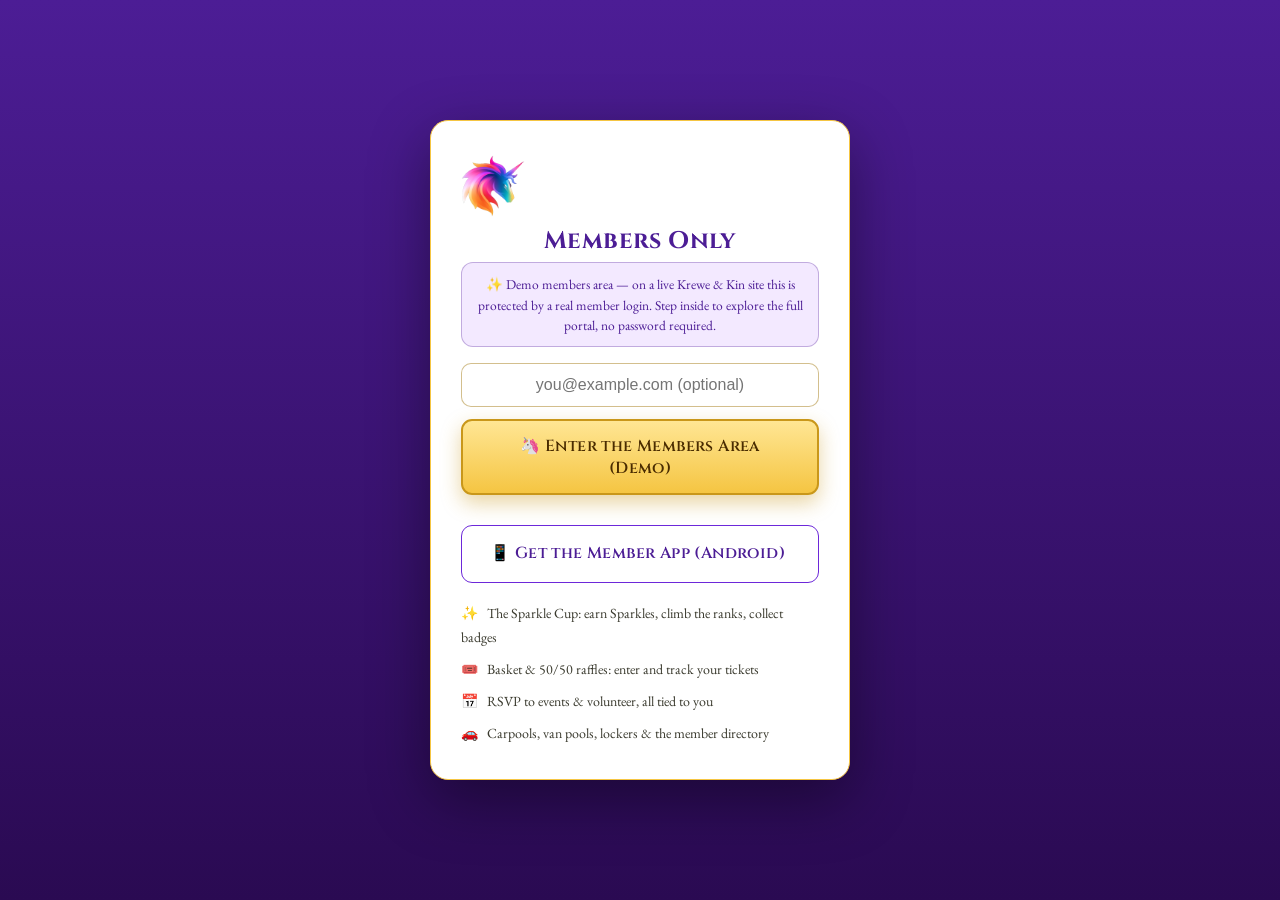
==== commit 1301f9c4: "Add Krewe of Unicorns installable Android member app (PWA demo) A Progressive Web App under app/ tha" ====
--- a/members.html
+++ b/members.html
@@ -153,6 +153,7 @@
         <button class="btn btn-primary" type="submit" style="width:100%;margin-top:12px;">🦄 Enter the Members Area (Demo)</button>
         <div class="err" id="demoMsg"></div>
       </form>
+      <a class="btn" href="app/get.html" style="width:100%;margin-top:4px;border:1px solid var(--green-700);color:var(--green-800);background:#fff;">📱 Get the Member App (Android)</a>
       <div class="auth-features">
         <div class="afe"><span>✨</span> The Sparkle Cup: earn Sparkles, climb the ranks, collect badges</div>
         <div class="afe"><span>🎟️</span> Basket &amp; 50/50 raffles: enter and track your tickets</div>
